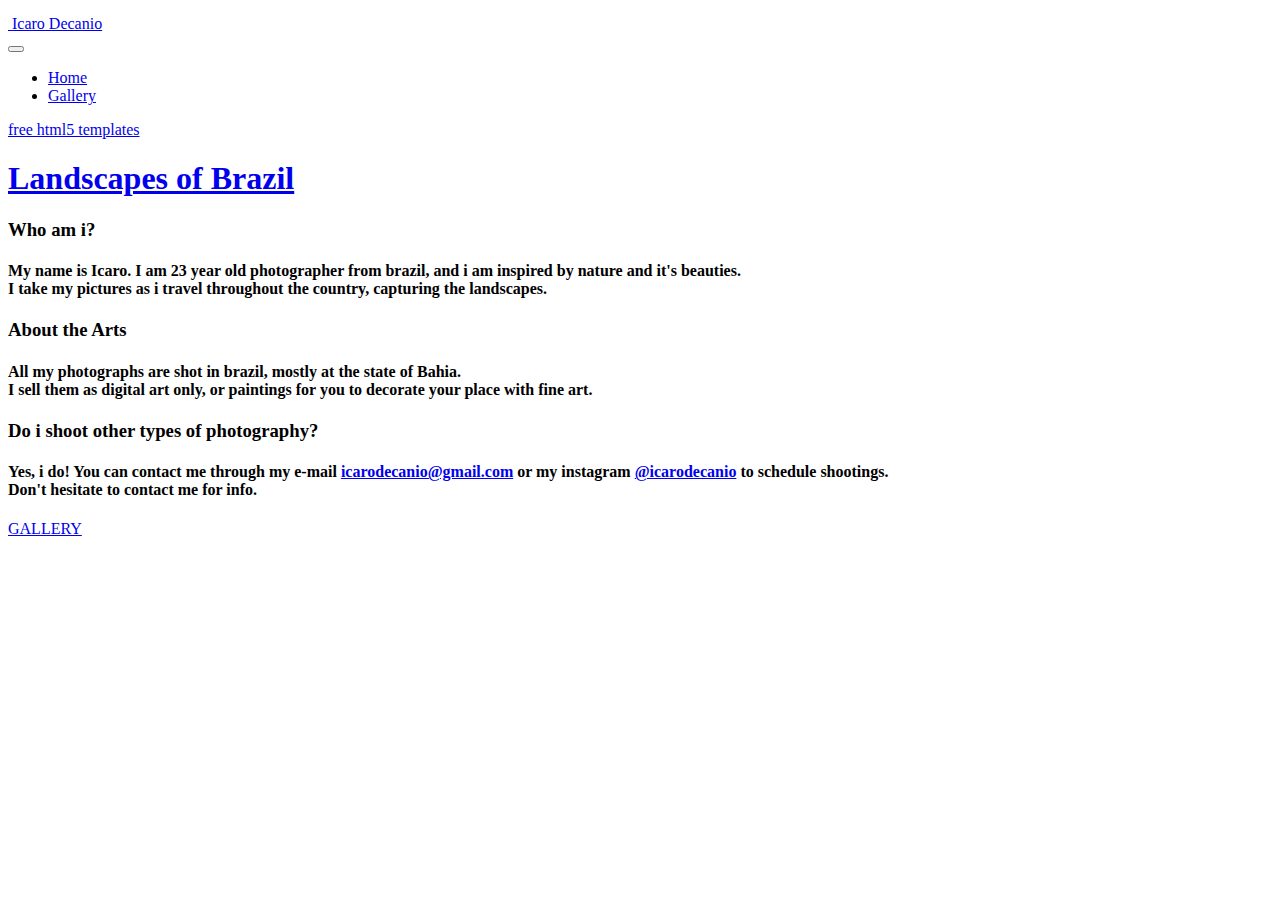
==== index.html @ be8aa681 "Add files via upload" ====
<!DOCTYPE html>
<html  >
<head>
  <!-- Site made with Mobirise Website Builder v5.0.29, https://mobirise.com -->
  <meta charset="UTF-8">
  <meta http-equiv="X-UA-Compatible" content="IE=edge">
  <meta name="generator" content="Mobirise v5.0.29, mobirise.com">
  <meta name="viewport" content="width=device-width, initial-scale=1, minimum-scale=1">
  <link rel="shortcut icon" href="assets/images/logo.png" type="image/x-icon">
  <meta name="description" content="">
  
  
  <title>Home</title>
  <link rel="stylesheet" href="assets/web/assets/mobirise-icons2/mobirise2.css">
  <link rel="stylesheet" href="assets/tether/tether.min.css">
  <link rel="stylesheet" href="assets/bootstrap/css/bootstrap.min.css">
  <link rel="stylesheet" href="assets/bootstrap/css/bootstrap-grid.min.css">
  <link rel="stylesheet" href="assets/bootstrap/css/bootstrap-reboot.min.css">
  <link rel="stylesheet" href="assets/dropdown/css/style.css">
  <link rel="stylesheet" href="assets/socicon/css/styles.css">
  <link rel="stylesheet" href="assets/theme/css/style.css">
  <link rel="preload" as="style" href="assets/mobirise/css/mbr-additional.css"><link rel="stylesheet" href="assets/mobirise/css/mbr-additional.css" type="text/css">
  
  
  
  
</head>
<body>
  
  <section data-bs-version="5.1" class="menu cid-s48OLK6784" once="menu" id="menu1-h">
    
    <nav class="navbar navbar-dropdown navbar-expand-lg">
        <div class="container">
            <div class="navbar-brand">
                
                <span class="navbar-caption-wrap"><a class="navbar-caption text-white display-7" href="https://mobiri.se"><span class="mobi-mbri mobi-mbri-camera mbr-iconfont mbr-iconfont-btn"></span></a><a class="navbar-caption text-white display-7" href="https://mobiri.se" style="display: inline !important;"><font face="Moririse2"><span style="font-size: 24px;"></span></font></a><font face="Moririse2"><a class="navbar-caption text-white display-7" href="https://mobiri.se" style="display: inline !important;">&nbsp;Icaro Decanio</a></font></span>
            </div>
            <button class="navbar-toggler" type="button" data-toggle="collapse" data-bs-toggle="collapse" data-target="#navbarSupportedContent" data-bs-target="#navbarSupportedContent" aria-controls="navbarNavAltMarkup" aria-expanded="false" aria-label="Toggle navigation">
                <div class="hamburger">
                    <span></span>
                    <span></span>
                    <span></span>
                    <span></span>
                </div>
            </button>
            <div class="collapse navbar-collapse" id="navbarSupportedContent">
                <ul class="navbar-nav nav-dropdown nav-right" data-app-modern-menu="true"><li class="nav-item"><a class="nav-link link text-white text-primary display-4" href="index.html">Home</a></li>
                    <li class="nav-item"><a class="nav-link link text-white text-primary display-4" href="page1.html">Gallery</a></li></ul>
                <div class="icons-menu">
                    <a class="iconfont-wrapper" href="https://www.instagram.com/icarodecanio/" target="_blank">
                        <span class="p-2 mbr-iconfont socicon-instagram socicon" style="color: rgb(255, 255, 255); fill: rgb(255, 255, 255);"></span>
                    </a>
                    
                    
                    
                </div>
                
            </div>
        </div>
    </nav>

</section>

<section class="engine"><a href="https://mobirise.info/w">free html5 templates</a></section><section data-bs-version="5.1" class="header1 cid-s48MCQYojq mbr-fullscreen mbr-parallax-background" id="header1-f">

    

    <div class="mbr-overlay" style="opacity: 0; background-color: rgb(250, 250, 250);"></div>

    <div class="align-center container">
        <div class="row justify-content-center">
            <div class="col-12 col-lg-8">
                <h1 class="mbr-section-title mbr-fonts-style mb-3 display-1"><a href="page1.html" class="text-white text-primary">Landscapes of Brazil</a></h1>
                
                
                
            </div>
        </div>
    </div>
</section>

<section data-bs-version="5.1" class="content1 cid-s48udlf8KU" id="content1-8">
    
    <div class="container">
        <div class="row justify-content-center">
            <div class="title col-12 col-md-9">
                <h3 class="mbr-section-title mbr-fonts-style align-center mb-4 display-2"><strong>Who am i?</strong></h3>
                <h4 class="mbr-section-subtitle align-center mbr-fonts-style mb-4 display-7">My name is Icaro. I am 23 year old photographer from brazil, and i am inspired by nature and it's beauties.
<div>I take my pictures as i travel throughout the country, capturing the landscapes.</div></h4>
                
            </div>
        </div>
    </div>
</section>

<section data-bs-version="5.1" class="content1 cid-s48vaXqeL6" id="content1-b">
    
    <div class="container">
        <div class="row justify-content-center">
            <div class="title col-12 col-md-9">
                <h3 class="mbr-section-title mbr-fonts-style align-center mb-4 display-2"><strong>About the Arts</strong></h3>
                <h4 class="mbr-section-subtitle align-center mbr-fonts-style mb-4 display-7">All my photographs are shot in brazil, mostly at the state of Bahia.<br>I sell them as digital art only, or paintings for you to decorate your place with fine art.</h4>
                
            </div>
        </div>
    </div>
</section>

<section data-bs-version="5.1" class="content1 cid-s48vnjULo4" id="content1-c">
    
    <div class="container">
        <div class="row justify-content-center">
            <div class="title col-12 col-md-9">
                <h3 class="mbr-section-title mbr-fonts-style align-center mb-4 display-2"><strong>Do i shoot other types of photography?</strong></h3>
                <h4 class="mbr-section-subtitle align-center mbr-fonts-style mb-4 display-7">Yes, i do! You can contact me through my e-mail <a href="mailto:icarodecanio@gmail.com" class="text-primary">icarodecanio@gmail.com</a> or my instagram <a href="https://www.instagram.com/icarodecanio/" class="text-primary">@icarodecanio</a> to schedule shootings.<br>Don't hesitate to contact me for info.</h4>
                <div class="mbr-section-btn align-center"><a class="btn btn-white display-7" href="page1.html">GALLERY</a></div>
            </div>
        </div>
    </div>
</section>


  <script src="assets/web/assets/jquery/jquery.min.js"></script>
  <script src="assets/popper/popper.min.js"></script>
  <script src="assets/tether/tether.min.js"></script>
  <script src="assets/bootstrap/js/bootstrap.min.js"></script>
  <script src="assets/smoothscroll/smooth-scroll.js"></script>
  <script src="assets/parallax/jarallax.min.js"></script>
  <script src="assets/dropdown/js/nav-dropdown.js"></script>
  <script src="assets/dropdown/js/navbar-dropdown.js"></script>
  <script src="assets/touchswipe/jquery.touch-swipe.min.js"></script>
  <script src="assets/theme/js/script.js"></script>
  
  
  
</body>
</html>
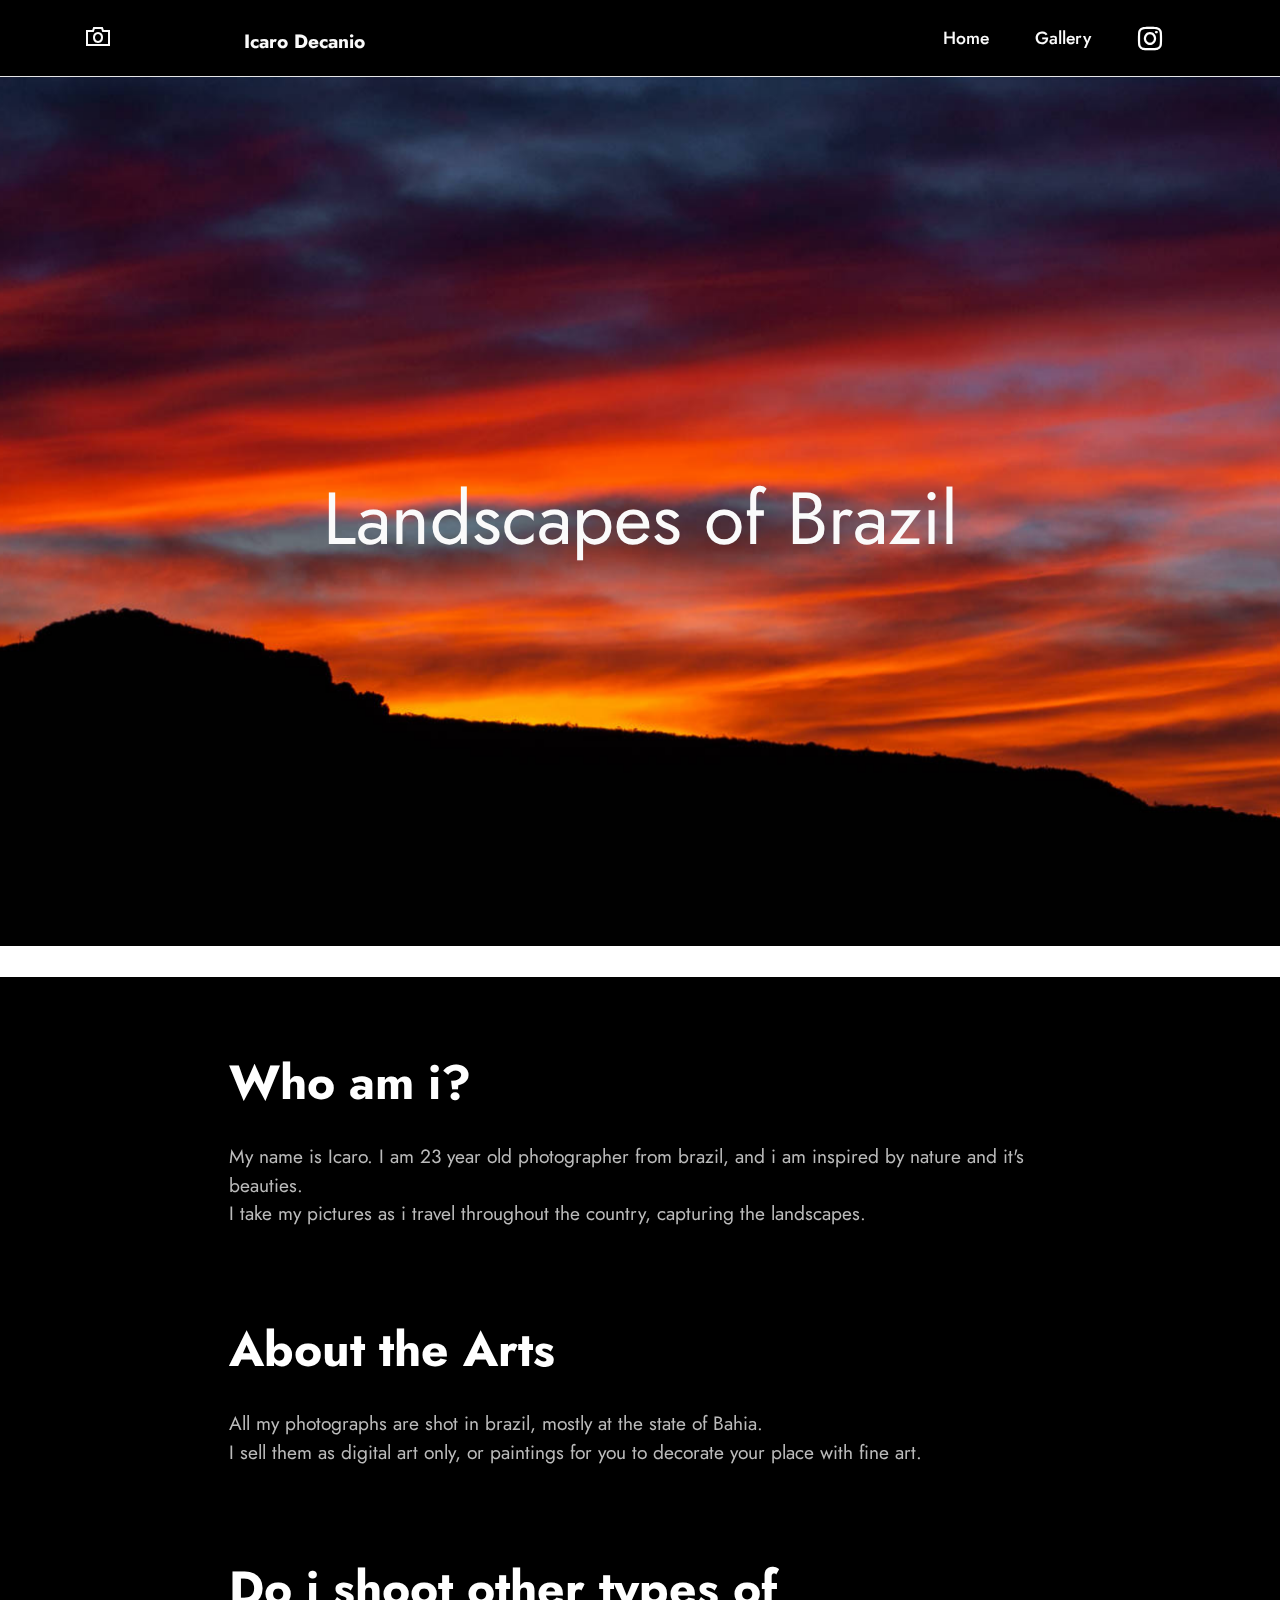
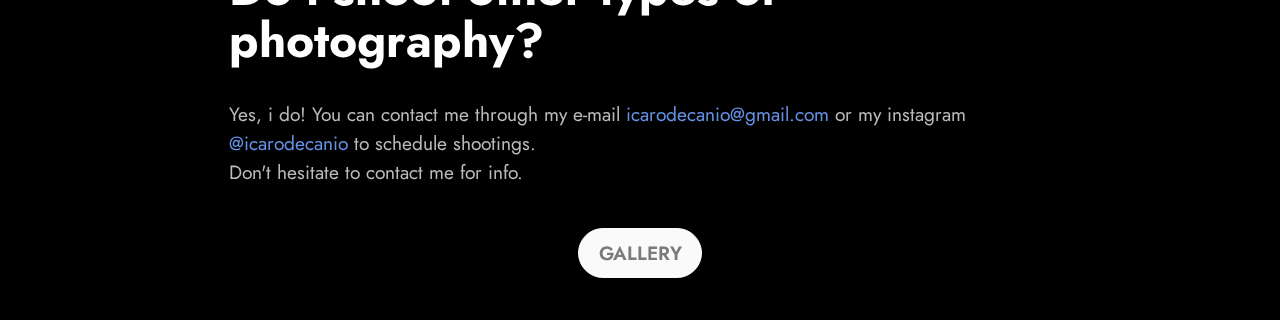
==== commit 81b2e42c: "primeiro commit" ====
--- a/index.html
+++ b/index.html
@@ -61,7 +61,7 @@
 
 </section>
 
-<section class="engine"><a href="https://mobirise.info/w">free html5 templates</a></section><section data-bs-version="5.1" class="header1 cid-s48MCQYojq mbr-fullscreen mbr-parallax-background" id="header1-f">
+<section class="engine"><a href="https://mobirise.info/u">bootstrap website templates</a></section><section data-bs-version="5.1" class="header1 cid-s48MCQYojq mbr-fullscreen mbr-parallax-background" id="header1-f">
 
     
 
--- a/assets/web/assets/mobirise-icons2/mobirise2.css
+++ b/assets/web/assets/mobirise-icons2/mobirise2.css
@@ -0,0 +1,498 @@
+@font-face {
+  font-family: 'Moririse2';
+  font-display: swap;
+  src:  url('mobirise2.eot?f2bix4');
+  src:  url('mobirise2.eot?f2bix4#iefix') format('embedded-opentype'),
+    url('mobirise2.ttf?f2bix4') format('truetype'),
+    url('mobirise2.woff?f2bix4') format('woff'),
+    url('mobirise2.svg?f2bix4#mobirise2') format('svg');
+  font-weight: normal;
+  font-style: normal;
+}
+
+[class^="mobi-"], [class*=" mobi-"] {
+  /* use !important to prevent issues with browser extensions that change fonts */
+  font-family: 'Moririse2' !important;
+  speak: none;
+  font-style: normal;
+  font-weight: normal;
+  font-variant: normal;
+  text-transform: none;
+  line-height: 1;
+
+  /* Better Font Rendering =========== */
+  -webkit-font-smoothing: antialiased;
+  -moz-osx-font-smoothing: grayscale;
+}
+
+.mobi-mbri-add-submenu:before {
+  content: "\e900";
+}
+.mobi-mbri-alert:before {
+  content: "\e901";
+}
+.mobi-mbri-align-center:before {
+  content: "\e902";
+}
+.mobi-mbri-align-justify:before {
+  content: "\e903";
+}
+.mobi-mbri-align-left:before {
+  content: "\e904";
+}
+.mobi-mbri-align-right:before {
+  content: "\e905";
+}
+.mobi-mbri-android:before {
+  content: "\e906";
+}
+.mobi-mbri-apple:before {
+  content: "\e907";
+}
+.mobi-mbri-arrow-down:before {
+  content: "\e908";
+}
+.mobi-mbri-arrow-next:before {
+  content: "\e909";
+}
+.mobi-mbri-arrow-prev:before {
+  content: "\e90a";
+}
+.mobi-mbri-arrow-up:before {
+  content: "\e90b";
+}
+.mobi-mbri-bold:before {
+  content: "\e90c";
+}
+.mobi-mbri-bookmark:before {
+  content: "\e90d";
+}
+.mobi-mbri-bootstrap:before {
+  content: "\e90e";
+}
+.mobi-mbri-briefcase:before {
+  content: "\e90f";
+}
+.mobi-mbri-browse:before {
+  content: "\e910";
+}
+.mobi-mbri-bulleted-list:before {
+  content: "\e911";
+}
+.mobi-mbri-calendar:before {
+  content: "\e912";
+}
+.mobi-mbri-camera:before {
+  content: "\e913";
+}
+.mobi-mbri-cart-add:before {
+  content: "\e914";
+}
+.mobi-mbri-cart-full:before {
+  content: "\e915";
+}
+.mobi-mbri-cash:before {
+  content: "\e916";
+}
+.mobi-mbri-change-style:before {
+  content: "\e917";
+}
+.mobi-mbri-chat:before {
+  content: "\e918";
+}
+.mobi-mbri-clock:before {
+  content: "\e919";
+}
+.mobi-mbri-close:before {
+  content: "\e91a";
+}
+.mobi-mbri-cloud:before {
+  content: "\e91b";
+}
+.mobi-mbri-code:before {
+  content: "\e91c";
+}
+.mobi-mbri-contact-form:before {
+  content: "\e91d";
+}
+.mobi-mbri-credit-card:before {
+  content: "\e91e";
+}
+.mobi-mbri-cursor-click:before {
+  content: "\e91f";
+}
+.mobi-mbri-cust-feedback:before {
+  content: "\e920";
+}
+.mobi-mbri-database:before {
+  content: "\e921";
+}
+.mobi-mbri-delivery:before {
+  content: "\e922";
+}
+.mobi-mbri-desktop:before {
+  content: "\e923";
+}
+.mobi-mbri-devices:before {
+  content: "\e924";
+}
+.mobi-mbri-down:before {
+  content: "\e925";
+}
+.mobi-mbri-download-2:before {
+  content: "\e926";
+}
+.mobi-mbri-download:before {
+  content: "\e927";
+}
+.mobi-mbri-drag-n-drop-2:before {
+  content: "\e928";
+}
+.mobi-mbri-drag-n-drop:before {
+  content: "\e929";
+}
+.mobi-mbri-edit-2:before {
+  content: "\e92a";
+}
+.mobi-mbri-edit:before {
+  content: "\e92b";
+}
+.mobi-mbri-error:before {
+  content: "\e92c";
+}
+.mobi-mbri-extension:before {
+  content: "\e92d";
+}
+.mobi-mbri-features:before {
+  content: "\e92e";
+}
+.mobi-mbri-file:before {
+  content: "\e92f";
+}
+.mobi-mbri-flag:before {
+  content: "\e930";
+}
+.mobi-mbri-folder:before {
+  content: "\e931";
+}
+.mobi-mbri-gift:before {
+  content: "\e932";
+}
+.mobi-mbri-github:before {
+  content: "\e933";
+}
+.mobi-mbri-globe-2:before {
+  content: "\e934";
+}
+.mobi-mbri-globe:before {
+  content: "\e935";
+}
+.mobi-mbri-growing-chart:before {
+  content: "\e936";
+}
+.mobi-mbri-hearth:before {
+  content: "\e937";
+}
+.mobi-mbri-help:before {
+  content: "\e938";
+}
+.mobi-mbri-home:before {
+  content: "\e939";
+}
+.mobi-mbri-hot-cup:before {
+  content: "\e93a";
+}
+.mobi-mbri-idea:before {
+  content: "\e93b";
+}
+.mobi-mbri-image-gallery:before {
+  content: "\e93c";
+}
+.mobi-mbri-image-slider:before {
+  content: "\e93d";
+}
+.mobi-mbri-info:before {
+  content: "\e93e";
+}
+.mobi-mbri-italic:before {
+  content: "\e93f";
+}
+.mobi-mbri-key:before {
+  content: "\e940";
+}
+.mobi-mbri-laptop:before {
+  content: "\e941";
+}
+.mobi-mbri-layers:before {
+  content: "\e942";
+}
+.mobi-mbri-left-right:before {
+  content: "\e943";
+}
+.mobi-mbri-left:before {
+  content: "\e944";
+}
+.mobi-mbri-letter:before {
+  content: "\e945";
+}
+.mobi-mbri-like:before {
+  content: "\e946";
+}
+.mobi-mbri-link:before {
+  content: "\e947";
+}
+.mobi-mbri-lock:before {
+  content: "\e948";
+}
+.mobi-mbri-login:before {
+  content: "\e949";
+}
+.mobi-mbri-logout:before {
+  content: "\e94a";
+}
+.mobi-mbri-magic-stick:before {
+  content: "\e94b";
+}
+.mobi-mbri-map-pin:before {
+  content: "\e94c";
+}
+.mobi-mbri-menu:before {
+  content: "\e94d";
+}
+.mobi-mbri-mobile-2:before {
+  content: "\e94e";
+}
+.mobi-mbri-mobile-horizontal:before {
+  content: "\e94f";
+}
+.mobi-mbri-mobile:before {
+  content: "\e950";
+}
+.mobi-mbri-mobirise:before {
+  content: "\e951";
+}
+.mobi-mbri-more-horizontal:before {
+  content: "\e952";
+}
+.mobi-mbri-more-vertical:before {
+  content: "\e953";
+}
+.mobi-mbri-music:before {
+  content: "\e954";
+}
+.mobi-mbri-new-file:before {
+  content: "\e955";
+}
+.mobi-mbri-numbered-list:before {
+  content: "\e956";
+}
+.mobi-mbri-opened-folder:before {
+  content: "\e957";
+}
+.mobi-mbri-pages:before {
+  content: "\e958";
+}
+.mobi-mbri-paper-plane:before {
+  content: "\e959";
+}
+.mobi-mbri-paperclip:before {
+  content: "\e95a";
+}
+.mobi-mbri-phone:before {
+  content: "\e95b";
+}
+.mobi-mbri-photo:before {
+  content: "\e95c";
+}
+.mobi-mbri-photos:before {
+  content: "\e95d";
+}
+.mobi-mbri-pin:before {
+  content: "\e95e";
+}
+.mobi-mbri-play:before {
+  content: "\e95f";
+}
+.mobi-mbri-plus:before {
+  content: "\e960";
+}
+.mobi-mbri-preview:before {
+  content: "\e961";
+}
+.mobi-mbri-print:before {
+  content: "\e962";
+}
+.mobi-mbri-protect:before {
+  content: "\e963";
+}
+.mobi-mbri-question:before {
+  content: "\e964";
+}
+.mobi-mbri-quote-left:before {
+  content: "\e965";
+}
+.mobi-mbri-quote-right:before {
+  content: "\e966";
+}
+.mobi-mbri-redo:before {
+  content: "\e967";
+}
+.mobi-mbri-refresh:before {
+  content: "\e968";
+}
+.mobi-mbri-responsive-2:before {
+  content: "\e969";
+}
+.mobi-mbri-responsive:before {
+  content: "\e96a";
+}
+.mobi-mbri-right:before {
+  content: "\e96b";
+}
+.mobi-mbri-rocket:before {
+  content: "\e96c";
+}
+.mobi-mbri-sad-face:before {
+  content: "\e96d";
+}
+.mobi-mbri-sale:before {
+  content: "\e96e";
+}
+.mobi-mbri-save:before {
+  content: "\e96f";
+}
+.mobi-mbri-search:before {
+  content: "\e970";
+}
+.mobi-mbri-setting-2:before {
+  content: "\e971";
+}
+.mobi-mbri-setting-3:before {
+  content: "\e972";
+}
+.mobi-mbri-setting:before {
+  content: "\e973";
+}
+.mobi-mbri-share:before {
+  content: "\e974";
+}
+.mobi-mbri-shopping-bag:before {
+  content: "\e975";
+}
+.mobi-mbri-shopping-basket:before {
+  content: "\e976";
+}
+.mobi-mbri-shopping-cart:before {
+  content: "\e977";
+}
+.mobi-mbri-sites:before {
+  content: "\e978";
+}
+.mobi-mbri-smile-face:before {
+  content: "\e979";
+}
+.mobi-mbri-speed:before {
+  content: "\e97a";
+}
+.mobi-mbri-star:before {
+  content: "\e97b";
+}
+.mobi-mbri-success:before {
+  content: "\e97c";
+}
+.mobi-mbri-sun:before {
+  content: "\e97d";
+}
+.mobi-mbri-sun2:before {
+  content: "\e97e";
+}
+.mobi-mbri-tablet-vertical:before {
+  content: "\e97f";
+}
+.mobi-mbri-tablet:before {
+  content: "\e980";
+}
+.mobi-mbri-target:before {
+  content: "\e981";
+}
+.mobi-mbri-timer:before {
+  content: "\e982";
+}
+.mobi-mbri-to-ftp:before {
+  content: "\e983";
+}
+.mobi-mbri-to-local-drive:before {
+  content: "\e984";
+}
+.mobi-mbri-touch-swipe:before {
+  content: "\e985";
+}
+.mobi-mbri-touch:before {
+  content: "\e986";
+}
+.mobi-mbri-trash:before {
+  content: "\e987";
+}
+.mobi-mbri-underline:before {
+  content: "\e988";
+}
+.mobi-mbri-undo:before {
+  content: "\e989";
+}
+.mobi-mbri-unlink:before {
+  content: "\e98a";
+}
+.mobi-mbri-unlock:before {
+  content: "\e98b";
+}
+.mobi-mbri-up-down:before {
+  content: "\e98c";
+}
+.mobi-mbri-up:before {
+  content: "\e98d";
+}
+.mobi-mbri-update:before {
+  content: "\e98e";
+}
+.mobi-mbri-upload-2:before {
+  content: "\e98f";
+}
+.mobi-mbri-upload:before {
+  content: "\e990";
+}
+.mobi-mbri-user-2:before {
+  content: "\e991";
+}
+.mobi-mbri-user:before {
+  content: "\e992";
+}
+.mobi-mbri-users:before {
+  content: "\e993";
+}
+.mobi-mbri-video-play:before {
+  content: "\e994";
+}
+.mobi-mbri-video:before {
+  content: "\e995";
+}
+.mobi-mbri-watch:before {
+  content: "\e996";
+}
+.mobi-mbri-website-theme-2:before {
+  content: "\e997";
+}
+.mobi-mbri-website-theme:before {
+  content: "\e998";
+}
+.mobi-mbri-wifi:before {
+  content: "\e999";
+}
+.mobi-mbri-windows:before {
+  content: "\e99a";
+}
+.mobi-mbri-zoom-in:before {
+  content: "\e99b";
+}
+.mobi-mbri-zoom-out:before {
+  content: "\e99c";
+}
--- a/assets/dropdown/css/style.css
+++ b/assets/dropdown/css/style.css
@@ -0,0 +1,265 @@
+.navbar-dropdown {
+  left: 0;
+  padding: 0;
+  position: absolute;
+  right: 0;
+  top: 0;
+  transition: all 0.45s ease;
+  z-index: 1030;
+  background: #282828; }
+  .navbar-dropdown .navbar-logo {
+    margin-right: 0.8rem;
+    transition: margin 0.3s ease-in-out;
+    vertical-align: middle; }
+    .navbar-dropdown .navbar-logo img {
+      height: 3.125rem;
+      transition: all 0.3s ease-in-out; }
+    .navbar-dropdown .navbar-logo.mbr-iconfont {
+      font-size: 3.125rem;
+      line-height: 3.125rem; }
+  .navbar-dropdown .navbar-caption {
+    font-weight: 700;
+    white-space: normal;
+    vertical-align: -4px;
+    line-height: 3.125rem !important; }
+    .navbar-dropdown .navbar-caption, .navbar-dropdown .navbar-caption:hover {
+      color: inherit;
+      text-decoration: none; }
+  .navbar-dropdown .mbr-iconfont + .navbar-caption {
+    vertical-align: -1px; }
+  .navbar-dropdown.navbar-fixed-top {
+    position: fixed; }
+  .navbar-dropdown .navbar-brand span {
+    vertical-align: -4px; }
+  .navbar-dropdown.bg-color.transparent {
+    background: none; }
+  .navbar-dropdown.navbar-short .navbar-brand {
+    padding: 0.625rem 0; }
+    .navbar-dropdown.navbar-short .navbar-brand span {
+      vertical-align: -1px; }
+  .navbar-dropdown.navbar-short .navbar-caption {
+    line-height: 2.375rem !important;
+    vertical-align: -2px; }
+  .navbar-dropdown.navbar-short .navbar-logo {
+    margin-right: 0.5rem; }
+    .navbar-dropdown.navbar-short .navbar-logo img {
+      height: 2.375rem; }
+    .navbar-dropdown.navbar-short .navbar-logo.mbr-iconfont {
+      font-size: 2.375rem;
+      line-height: 2.375rem; }
+  .navbar-dropdown.navbar-short .mbr-table-cell {
+    height: 3.625rem; }
+  .navbar-dropdown .navbar-close {
+    left: 0.6875rem;
+    position: fixed;
+    top: 0.75rem;
+    z-index: 1000; }
+  .navbar-dropdown .hamburger-icon {
+    content: "";
+    display: inline-block;
+    vertical-align: middle;
+    width: 16px;
+    -webkit-box-shadow: 0 -6px 0 1px #282828,0 0 0 1px #282828,0 6px 0 1px #282828;
+    -moz-box-shadow: 0 -6px 0 1px #282828,0 0 0 1px #282828,0 6px 0 1px #282828;
+    box-shadow: 0 -6px 0 1px #282828,0 0 0 1px #282828,0 6px 0 1px #282828; }
+
+.dropdown-menu .dropdown-toggle[data-toggle="dropdown-submenu"]::after {
+  border-bottom: 0.35em solid transparent;
+  border-left: 0.35em solid;
+  border-right: 0;
+  border-top: 0.35em solid transparent;
+  margin-left: 0.3rem; }
+
+.dropdown-menu .dropdown-item:focus {
+  outline: 0; }
+
+.nav-dropdown {
+  font-size: 0.75rem;
+  font-weight: 500;
+  height: auto !important; }
+  .nav-dropdown .nav-btn {
+    padding-left: 1rem; }
+  .nav-dropdown .link {
+    margin: .667em 1.667em;
+    font-weight: 500;
+    padding: 0;
+    transition: color .2s ease-in-out; }
+    .nav-dropdown .link.dropdown-toggle {
+      margin-right: 2.583em; }
+      .nav-dropdown .link.dropdown-toggle::after {
+        margin-left: .25rem;
+        border-top: 0.35em solid;
+        border-right: 0.35em solid transparent;
+        border-left: 0.35em solid transparent;
+        border-bottom: 0; }
+      .nav-dropdown .link.dropdown-toggle[aria-expanded="true"] {
+        margin: 0;
+        padding: 0.667em 3.263em  0.667em 1.667em; }
+  .nav-dropdown .link::after,
+  .nav-dropdown .dropdown-item::after {
+    color: inherit; }
+  .nav-dropdown .btn {
+    font-size: 0.75rem;
+    font-weight: 700;
+    letter-spacing: 0;
+    margin-bottom: 0;
+    padding-left: 1.25rem;
+    padding-right: 1.25rem; }
+  .nav-dropdown .dropdown-menu {
+    border-radius: 0;
+    border: 0;
+    left: 0;
+    margin: 0;
+    padding-bottom: 1.25rem;
+    padding-top: 1.25rem;
+    position: relative; }
+  .nav-dropdown .dropdown-submenu {
+    margin-left: 0.125rem;
+    top: 0; }
+  .nav-dropdown .dropdown-item {
+    font-weight: 500;
+    line-height: 2;
+    padding: 0.3846em 4.615em 0.3846em 1.5385em;
+    position: relative;
+    transition: color .2s ease-in-out, background-color .2s ease-in-out; }
+    .nav-dropdown .dropdown-item::after {
+      margin-top: -0.3077em;
+      position: absolute;
+      right: 1.1538em;
+      top: 50%; }
+    .nav-dropdown .dropdown-item:focus, .nav-dropdown .dropdown-item:hover {
+      background: none; }
+
+@media (max-width: 767px) {
+  .nav-dropdown.navbar-toggleable-sm {
+    bottom: 0;
+    display: none;
+    left: 0;
+    overflow-x: hidden;
+    position: fixed;
+    top: 0;
+    transform: translateX(-100%);
+    -ms-transform: translateX(-100%);
+    -webkit-transform: translateX(-100%);
+    width: 18.75rem;
+    z-index: 999; } }
+.nav-dropdown.navbar-toggleable-xl {
+  bottom: 0;
+  display: none;
+  left: 0;
+  overflow-x: hidden;
+  position: fixed;
+  top: 0;
+  transform: translateX(-100%);
+  -ms-transform: translateX(-100%);
+  -webkit-transform: translateX(-100%);
+  width: 18.75rem;
+  z-index: 999; }
+
+.nav-dropdown-sm {
+  display: block !important;
+  overflow-x: hidden;
+  overflow: auto;
+  padding-top: 3.875rem; }
+  .nav-dropdown-sm::after {
+    content: "";
+    display: block;
+    height: 3rem;
+    width: 100%; }
+  .nav-dropdown-sm.collapse.in ~ .navbar-close {
+    display: block !important; }
+  .nav-dropdown-sm.collapsing, .nav-dropdown-sm.collapse.in {
+    transform: translateX(0);
+    -ms-transform: translateX(0);
+    -webkit-transform: translateX(0);
+    transition: all 0.25s ease-out;
+    -webkit-transition: all 0.25s ease-out;
+    background: #282828; }
+  .nav-dropdown-sm.collapsing[aria-expanded="false"] {
+    transform: translateX(-100%);
+    -ms-transform: translateX(-100%);
+    -webkit-transform: translateX(-100%); }
+  .nav-dropdown-sm .nav-item {
+    display: block;
+    margin-left: 0 !important;
+    padding-left: 0; }
+  .nav-dropdown-sm .link,
+  .nav-dropdown-sm .dropdown-item {
+    border-top: 1px dotted rgba(255, 255, 255, 0.1);
+    font-size: 0.8125rem;
+    line-height: 1.6;
+    margin: 0 !important;
+    padding: 0.875rem 2.4rem 0.875rem 1.5625rem !important;
+    position: relative;
+    white-space: normal; }
+    .nav-dropdown-sm .link:focus, .nav-dropdown-sm .link:hover,
+    .nav-dropdown-sm .dropdown-item:focus,
+    .nav-dropdown-sm .dropdown-item:hover {
+      background: rgba(0, 0, 0, 0.2) !important;
+      color: #c0a375; }
+  .nav-dropdown-sm .nav-btn {
+    position: relative;
+    padding: 1.5625rem 1.5625rem 0 1.5625rem; }
+    .nav-dropdown-sm .nav-btn::before {
+      border-top: 1px dotted rgba(255, 255, 255, 0.1);
+      content: "";
+      left: 0;
+      position: absolute;
+      top: 0;
+      width: 100%; }
+    .nav-dropdown-sm .nav-btn + .nav-btn {
+      padding-top: 0.625rem; }
+      .nav-dropdown-sm .nav-btn + .nav-btn::before {
+        display: none; }
+  .nav-dropdown-sm .btn {
+    padding: 0.625rem 0; }
+  .nav-dropdown-sm .dropdown-toggle[data-toggle="dropdown-submenu"]::after {
+    margin-left: .25rem;
+    border-top: 0.35em solid;
+    border-right: 0.35em solid transparent;
+    border-left: 0.35em solid transparent;
+    border-bottom: 0; }
+  .nav-dropdown-sm .dropdown-toggle[data-toggle="dropdown-submenu"][aria-expanded="true"]::after {
+    border-top: 0;
+    border-right: 0.35em solid transparent;
+    border-left: 0.35em solid transparent;
+    border-bottom: 0.35em solid; }
+  .nav-dropdown-sm .dropdown-menu {
+    margin: 0;
+    padding: 0;
+    position: relative;
+    top: 0;
+    left: 0;
+    width: 100%;
+    border: 0;
+    float: none;
+    border-radius: 0;
+    background: none; }
+  .nav-dropdown-sm .dropdown-submenu {
+    left: 100%;
+    margin-left: 0.125rem;
+    margin-top: -1.25rem;
+    top: 0; }
+
+.navbar-toggleable-sm .nav-dropdown .dropdown-menu {
+  position: absolute; }
+
+.navbar-toggleable-sm .nav-dropdown .dropdown-submenu {
+  left: 100%;
+  margin-left: 0.125rem;
+  margin-top: -1.25rem;
+  top: 0; }
+
+.navbar-toggleable-sm.opened .nav-dropdown .dropdown-menu {
+  position: relative; }
+
+.navbar-toggleable-sm.opened .nav-dropdown .dropdown-submenu {
+  left: 0;
+  margin-left: 00rem;
+  margin-top: 0rem;
+  top: 0; }
+
+.is-builder .nav-dropdown.collapsing {
+  transition: none !important; }
+
+/*# sourceMappingURL=style.css.map */
--- a/assets/socicon/css/styles.css
+++ b/assets/socicon/css/styles.css
@@ -0,0 +1,933 @@
+@charset "UTF-8";
+
+@font-face {
+  font-family: 'Socicon';
+  src:  url('../fonts/socicon.eot');
+  src:  url('../fonts/socicon.eot?#iefix') format('embedded-opentype'),
+    url('../fonts/socicon.woff2') format('woff2'),
+    url('../fonts/socicon.ttf') format('truetype'),
+    url('../fonts/socicon.woff') format('woff'),
+    url('../fonts/socicon.svg#socicon') format('svg');
+  font-weight: normal;
+  font-style: normal;
+}
+
+[data-icon]:before {
+  font-family: "socicon" !important;
+  content: attr(data-icon);
+  font-style: normal !important;
+  font-weight: normal !important;
+  font-variant: normal !important;
+  text-transform: none !important;
+  speak: none;
+  line-height: 1;
+  -webkit-font-smoothing: antialiased;
+  -moz-osx-font-smoothing: grayscale;
+}
+
+[class^="socicon-"], [class*=" socicon-"] {
+  /* use !important to prevent issues with browser extensions that change fonts */
+  font-family: 'Socicon' !important;
+  speak: none;
+  font-style: normal;
+  font-weight: normal;
+  font-variant: normal;
+  text-transform: none;
+  line-height: 1;
+
+  /* Better Font Rendering =========== */
+  -webkit-font-smoothing: antialiased;
+  -moz-osx-font-smoothing: grayscale;
+}
+
+.socicon-eitaa:before {
+  content: "\e97c";
+}
+.socicon-soroush:before {
+  content: "\e97d";
+}
+.socicon-bale:before {
+  content: "\e97e";
+}
+.socicon-zazzle:before {
+  content: "\e97b";
+}
+.socicon-society6:before {
+  content: "\e97a";
+}
+.socicon-redbubble:before {
+  content: "\e979";
+}
+.socicon-avvo:before {
+  content: "\e978";
+}
+.socicon-stitcher:before {
+  content: "\e977";
+}
+.socicon-googlehangouts:before {
+  content: "\e974";
+}
+.socicon-dlive:before {
+  content: "\e975";
+}
+.socicon-vsco:before {
+  content: "\e976";
+}
+.socicon-flipboard:before {
+  content: "\e973";
+}
+.socicon-ubuntu:before {
+  content: "\e958";
+}
+.socicon-artstation:before {
+  content: "\e959";
+}
+.socicon-invision:before {
+  content: "\e95a";
+}
+.socicon-torial:before {
+  content: "\e95b";
+}
+.socicon-collectorz:before {
+  content: "\e95c";
+}
+.socicon-seenthis:before {
+  content: "\e95d";
+}
+.socicon-googleplaymusic:before {
+  content: "\e95e";
+}
+.socicon-debian:before {
+  content: "\e95f";
+}
+.socicon-filmfreeway:before {
+  content: "\e960";
+}
+.socicon-gnome:before {
+  content: "\e961";
+}
+.socicon-itchio:before {
+  content: "\e962";
+}
+.socicon-jamendo:before {
+  content: "\e963";
+}
+.socicon-mix:before {
+  content: "\e964";
+}
+.socicon-sharepoint:before {
+  content: "\e965";
+}
+.socicon-tinder:before {
+  content: "\e966";
+}
+.socicon-windguru:before {
+  content: "\e967";
+}
+.socicon-cdbaby:before {
+  content: "\e968";
+}
+.socicon-elementaryos:before {
+  content: "\e969";
+}
+.socicon-stage32:before {
+  content: "\e96a";
+}
+.socicon-tiktok:before {
+  content: "\e96b";
+}
+.socicon-gitter:before {
+  content: "\e96c";
+}
+.socicon-letterboxd:before {
+  content: "\e96d";
+}
+.socicon-threema:before {
+  content: "\e96e";
+}
+.socicon-splice:before {
+  content: "\e96f";
+}
+.socicon-metapop:before {
+  content: "\e970";
+}
+.socicon-naver:before {
+  content: "\e971";
+}
+.socicon-remote:before {
+  content: "\e972";
+}
+.socicon-internet:before {
+  content: "\e957";
+}
+.socicon-moddb:before {
+  content: "\e94b";
+}
+.socicon-indiedb:before {
+  content: "\e94c";
+}
+.socicon-traxsource:before {
+  content: "\e94d";
+}
+.socicon-gamefor:before {
+  content: "\e94e";
+}
+.socicon-pixiv:before {
+  content: "\e94f";
+}
+.socicon-myanimelist:before {
+  content: "\e950";
+}
+.socicon-blackberry:before {
+  content: "\e951";
+}
+.socicon-wickr:before {
+  content: "\e952";
+}
+.socicon-spip:before {
+  content: "\e953";
+}
+.socicon-napster:before {
+  content: "\e954";
+}
+.socicon-beatport:before {
+  content: "\e955";
+}
+.socicon-hackerone:before {
+  content: "\e956";
+}
+.socicon-hackernews:before {
+  content: "\e946";
+}
+.socicon-smashwords:before {
+  content: "\e947";
+}
+.socicon-kobo:before {
+  content: "\e948";
+}
+.socicon-bookbub:before {
+  content: "\e949";
+}
+.socicon-mailru:before {
+  content: "\e94a";
+}
+.socicon-gitlab:before {
+  content: "\e945";
+}
+.socicon-instructables:before {
+  content: "\e944";
+}
+.socicon-portfolio:before {
+  content: "\e943";
+}
+.socicon-codered:before {
+  content: "\e940";
+}
+.socicon-origin:before {
+  content: "\e941";
+}
+.socicon-nextdoor:before {
+  content: "\e942";
+}
+.socicon-udemy:before {
+  content: "\e93f";
+}
+.socicon-livemaster:before {
+  content: "\e93e";
+}
+.socicon-crunchbase:before {
+  content: "\e93b";
+}
+.socicon-homefy:before {
+  content: "\e93c";
+}
+.socicon-calendly:before {
+  content: "\e93d";
+}
+.socicon-realtor:before {
+  content: "\e90f";
+}
+.socicon-tidal:before {
+  content: "\e910";
+}
+.socicon-qobuz:before {
+  content: "\e911";
+}
+.socicon-natgeo:before {
+  content: "\e912";
+}
+.socicon-mastodon:before {
+  content: "\e913";
+}
+.socicon-unsplash:before {
+  content: "\e914";
+}
+.socicon-homeadvisor:before {
+  content: "\e915";
+}
+.socicon-angieslist:before {
+  content: "\e916";
+}
+.socicon-codepen:before {
+  content: "\e917";
+}
+.socicon-slack:before {
+  content: "\e918";
+}
+.socicon-openaigym:before {
+  content: "\e919";
+}
+.socicon-logmein:before {
+  content: "\e91a";
+}
+.socicon-fiverr:before {
+  content: "\e91b";
+}
+.socicon-gotomeeting:before {
+  content: "\e91c";
+}
+.socicon-aliexpress:before {
+  content: "\e91d";
+}
+.socicon-guru:before {
+  content: "\e91e";
+}
+.socicon-appstore:before {
+  content: "\e91f";
+}
+.socicon-homes:before {
+  content: "\e920";
+}
+.socicon-zoom:before {
+  content: "\e921";
+}
+.socicon-alibaba:before {
+  content: "\e922";
+}
+.socicon-craigslist:before {
+  content: "\e923";
+}
+.socicon-wix:before {
+  content: "\e924";
+}
+.socicon-redfin:before {
+  content: "\e925";
+}
+.socicon-googlecalendar:before {
+  content: "\e926";
+}
+.socicon-shopify:before {
+  content: "\e927";
+}
+.socicon-freelancer:before {
+  content: "\e928";
+}
+.socicon-seedrs:before {
+  content: "\e929";
+}
+.socicon-bing:before {
+  content: "\e92a";
+}
+.socicon-doodle:before {
+  content: "\e92b";
+}
+.socicon-bonanza:before {
+  content: "\e92c";
+}
+.socicon-squarespace:before {
+  content: "\e92d";
+}
+.socicon-toptal:before {
+  content: "\e92e";
+}
+.socicon-gust:before {
+  content: "\e92f";
+}
+.socicon-ask:before {
+  content: "\e930";
+}
+.socicon-trulia:before {
+  content: "\e931";
+}
+.socicon-loomly:before {
+  content: "\e932";
+}
+.socicon-ghost:before {
+  content: "\e933";
+}
+.socicon-upwork:before {
+  content: "\e934";
+}
+.socicon-fundable:before {
+  content: "\e935";
+}
+.socicon-booking:before {
+  content: "\e936";
+}
+.socicon-googlemaps:before {
+  content: "\e937";
+}
+.socicon-zillow:before {
+  content: "\e938";
+}
+.socicon-niconico:before {
+  content: "\e939";
+}
+.socicon-toneden:before {
+  content: "\e93a";
+}
+.socicon-augment:before {
+  content: "\e908";
+}
+.socicon-bitbucket:before {
+  content: "\e909";
+}
+.socicon-fyuse:before {
+  content: "\e90a";
+}
+.socicon-yt-gaming:before {
+  content: "\e90b";
+}
+.socicon-sketchfab:before {
+  content: "\e90c";
+}
+.socicon-mobcrush:before {
+  content: "\e90d";
+}
+.socicon-microsoft:before {
+  content: "\e90e";
+}
+.socicon-pandora:before {
+  content: "\e907";
+}
+.socicon-messenger:before {
+  content: "\e906";
+}
+.socicon-gamewisp:before {
+  content: "\e905";
+}
+.socicon-bloglovin:before {
+  content: "\e904";
+}
+.socicon-tunein:before {
+  content: "\e903";
+}
+.socicon-gamejolt:before {
+  content: "\e901";
+}
+.socicon-trello:before {
+  content: "\e902";
+}
+.socicon-spreadshirt:before {
+  content: "\e900";
+}
+.socicon-500px:before {
+  content: "\e000";
+}
+.socicon-8tracks:before {
+  content: "\e001";
+}
+.socicon-airbnb:before {
+  content: "\e002";
+}
+.socicon-alliance:before {
+  content: "\e003";
+}
+.socicon-amazon:before {
+  content: "\e004";
+}
+.socicon-amplement:before {
+  content: "\e005";
+}
+.socicon-android:before {
+  content: "\e006";
+}
+.socicon-angellist:before {
+  content: "\e007";
+}
+.socicon-apple:before {
+  content: "\e008";
+}
+.socicon-appnet:before {
+  content: "\e009";
+}
+.socicon-baidu:before {
+  content: "\e00a";
+}
+.socicon-bandcamp:before {
+  content: "\e00b";
+}
+.socicon-battlenet:before {
+  content: "\e00c";
+}
+.socicon-mixer:before {
+  content: "\e00d";
+}
+.socicon-bebee:before {
+  content: "\e00e";
+}
+.socicon-bebo:before {
+  content: "\e00f";
+}
+.socicon-behance:before {
+  content: "\e010";
+}
+.socicon-blizzard:before {
+  content: "\e011";
+}
+.socicon-blogger:before {
+  content: "\e012";
+}
+.socicon-buffer:before {
+  content: "\e013";
+}
+.socicon-chrome:before {
+  content: "\e014";
+}
+.socicon-coderwall:before {
+  content: "\e015";
+}
+.socicon-curse:before {
+  content: "\e016";
+}
+.socicon-dailymotion:before {
+  content: "\e017";
+}
+.socicon-deezer:before {
+  content: "\e018";
+}
+.socicon-delicious:before {
+  content: "\e019";
+}
+.socicon-deviantart:before {
+  content: "\e01a";
+}
+.socicon-diablo:before {
+  content: "\e01b";
+}
+.socicon-digg:before {
+  content: "\e01c";
+}
+.socicon-discord:before {
+  content: "\e01d";
+}
+.socicon-disqus:before {
+  content: "\e01e";
+}
+.socicon-douban:before {
+  content: "\e01f";
+}
+.socicon-draugiem:before {
+  content: "\e020";
+}
+.socicon-dribbble:before {
+  content: "\e021";
+}
+.socicon-drupal:before {
+  content: "\e022";
+}
+.socicon-ebay:before {
+  content: "\e023";
+}
+.socicon-ello:before {
+  content: "\e024";
+}
+.socicon-endomodo:before {
+  content: "\e025";
+}
+.socicon-envato:before {
+  content: "\e026";
+}
+.socicon-etsy:before {
+  content: "\e027";
+}
+.socicon-facebook:before {
+  content: "\e028";
+}
+.socicon-feedburner:before {
+  content: "\e029";
+}
+.socicon-filmweb:before {
+  content: "\e02a";
+}
+.socicon-firefox:before {
+  content: "\e02b";
+}
+.socicon-flattr:before {
+  content: "\e02c";
+}
+.socicon-flickr:before {
+  content: "\e02d";
+}
+.socicon-formulr:before {
+  content: "\e02e";
+}
+.socicon-forrst:before {
+  content: "\e02f";
+}
+.socicon-foursquare:before {
+  content: "\e030";
+}
+.socicon-friendfeed:before {
+  content: "\e031";
+}
+.socicon-github:before {
+  content: "\e032";
+}
+.socicon-goodreads:before {
+  content: "\e033";
+}
+.socicon-google:before {
+  content: "\e034";
+}
+.socicon-googlescholar:before {
+  content: "\e035";
+}
+.socicon-googlegroups:before {
+  content: "\e036";
+}
+.socicon-googlephotos:before {
+  content: "\e037";
+}
+.socicon-googleplus:before {
+  content: "\e038";
+}
+.socicon-grooveshark:before {
+  content: "\e039";
+}
+.socicon-hackerrank:before {
+  content: "\e03a";
+}
+.socicon-hearthstone:before {
+  content: "\e03b";
+}
+.socicon-hellocoton:before {
+  content: "\e03c";
+}
+.socicon-heroes:before {
+  content: "\e03d";
+}
+.socicon-smashcast:before {
+  content: "\e03e";
+}
+.socicon-horde:before {
+  content: "\e03f";
+}
+.socicon-houzz:before {
+  content: "\e040";
+}
+.socicon-icq:before {
+  content: "\e041";
+}
+.socicon-identica:before {
+  content: "\e042";
+}
+.socicon-imdb:before {
+  content: "\e043";
+}
+.socicon-instagram:before {
+  content: "\e044";
+}
+.socicon-issuu:before {
+  content: "\e045";
+}
+.socicon-istock:before {
+  content: "\e046";
+}
+.socicon-itunes:before {
+  content: "\e047";
+}
+.socicon-keybase:before {
+  content: "\e048";
+}
+.socicon-lanyrd:before {
+  content: "\e049";
+}
+.socicon-lastfm:before {
+  content: "\e04a";
+}
+.socicon-line:before {
+  content: "\e04b";
+}
+.socicon-linkedin:before {
+  content: "\e04c";
+}
+.socicon-livejournal:before {
+  content: "\e04d";
+}
+.socicon-lyft:before {
+  content: "\e04e";
+}
+.socicon-macos:before {
+  content: "\e04f";
+}
+.socicon-mail:before {
+  content: "\e050";
+}
+.socicon-medium:before {
+  content: "\e051";
+}
+.socicon-meetup:before {
+  content: "\e052";
+}
+.socicon-mixcloud:before {
+  content: "\e053";
+}
+.socicon-modelmayhem:before {
+  content: "\e054";
+}
+.socicon-mumble:before {
+  content: "\e055";
+}
+.socicon-myspace:before {
+  content: "\e056";
+}
+.socicon-newsvine:before {
+  content: "\e057";
+}
+.socicon-nintendo:before {
+  content: "\e058";
+}
+.socicon-npm:before {
+  content: "\e059";
+}
+.socicon-odnoklassniki:before {
+  content: "\e05a";
+}
+.socicon-openid:before {
+  content: "\e05b";
+}
+.socicon-opera:before {
+  content: "\e05c";
+}
+.socicon-outlook:before {
+  content: "\e05d";
+}
+.socicon-overwatch:before {
+  content: "\e05e";
+}
+.socicon-patreon:before {
+  content: "\e05f";
+}
+.socicon-paypal:before {
+  content: "\e060";
+}
+.socicon-periscope:before {
+  content: "\e061";
+}
+.socicon-persona:before {
+  content: "\e062";
+}
+.socicon-pinterest:before {
+  content: "\e063";
+}
+.socicon-play:before {
+  content: "\e064";
+}
+.socicon-player:before {
+  content: "\e065";
+}
+.socicon-playstation:before {
+  content: "\e066";
+}
+.socicon-pocket:before {
+  content: "\e067";
+}
+.socicon-qq:before {
+  content: "\e068";
+}
+.socicon-quora:before {
+  content: "\e069";
+}
+.socicon-raidcall:before {
+  content: "\e06a";
+}
+.socicon-ravelry:before {
+  content: "\e06b";
+}
+.socicon-reddit:before {
+  content: "\e06c";
+}
+.socicon-renren:before {
+  content: "\e06d";
+}
+.socicon-researchgate:before {
+  content: "\e06e";
+}
+.socicon-residentadvisor:before {
+  content: "\e06f";
+}
+.socicon-reverbnation:before {
+  content: "\e070";
+}
+.socicon-rss:before {
+  content: "\e071";
+}
+.socicon-sharethis:before {
+  content: "\e072";
+}
+.socicon-skype:before {
+  content: "\e073";
+}
+.socicon-slideshare:before {
+  content: "\e074";
+}
+.socicon-smugmug:before {
+  content: "\e075";
+}
+.socicon-snapchat:before {
+  content: "\e076";
+}
+.socicon-songkick:before {
+  content: "\e077";
+}
+.socicon-soundcloud:before {
+  content: "\e078";
+}
+.socicon-spotify:before {
+  content: "\e079";
+}
+.socicon-stackexchange:before {
+  content: "\e07a";
+}
+.socicon-stackoverflow:before {
+  content: "\e07b";
+}
+.socicon-starcraft:before {
+  content: "\e07c";
+}
+.socicon-stayfriends:before {
+  content: "\e07d";
+}
+.socicon-steam:before {
+  content: "\e07e";
+}
+.socicon-storehouse:before {
+  content: "\e07f";
+}
+.socicon-strava:before {
+  content: "\e080";
+}
+.socicon-streamjar:before {
+  content: "\e081";
+}
+.socicon-stumbleupon:before {
+  content: "\e082";
+}
+.socicon-swarm:before {
+  content: "\e083";
+}
+.socicon-teamspeak:before {
+  content: "\e084";
+}
+.socicon-teamviewer:before {
+  content: "\e085";
+}
+.socicon-technorati:before {
+  content: "\e086";
+}
+.socicon-telegram:before {
+  content: "\e087";
+}
+.socicon-tripadvisor:before {
+  content: "\e088";
+}
+.socicon-tripit:before {
+  content: "\e089";
+}
+.socicon-triplej:before {
+  content: "\e08a";
+}
+.socicon-tumblr:before {
+  content: "\e08b";
+}
+.socicon-twitch:before {
+  content: "\e08c";
+}
+.socicon-twitter:before {
+  content: "\e08d";
+}
+.socicon-uber:before {
+  content: "\e08e";
+}
+.socicon-ventrilo:before {
+  content: "\e08f";
+}
+.socicon-viadeo:before {
+  content: "\e090";
+}
+.socicon-viber:before {
+  content: "\e091";
+}
+.socicon-viewbug:before {
+  content: "\e092";
+}
+.socicon-vimeo:before {
+  content: "\e093";
+}
+.socicon-vine:before {
+  content: "\e094";
+}
+.socicon-vkontakte:before {
+  content: "\e095";
+}
+.socicon-warcraft:before {
+  content: "\e096";
+}
+.socicon-wechat:before {
+  content: "\e097";
+}
+.socicon-weibo:before {
+  content: "\e098";
+}
+.socicon-whatsapp:before {
+  content: "\e099";
+}
+.socicon-wikipedia:before {
+  content: "\e09a";
+}
+.socicon-windows:before {
+  content: "\e09b";
+}
+.socicon-wordpress:before {
+  content: "\e09c";
+}
+.socicon-wykop:before {
+  content: "\e09d";
+}
+.socicon-xbox:before {
+  content: "\e09e";
+}
+.socicon-xing:before {
+  content: "\e09f";
+}
+.socicon-yahoo:before {
+  content: "\e0a0";
+}
+.socicon-yammer:before {
+  content: "\e0a1";
+}
+.socicon-yandex:before {
+  content: "\e0a2";
+}
+.socicon-yelp:before {
+  content: "\e0a3";
+}
+.socicon-younow:before {
+  content: "\e0a4";
+}
+.socicon-youtube:before {
+  content: "\e0a5";
+}
+.socicon-zapier:before {
+  content: "\e0a6";
+}
+.socicon-zerply:before {
+  content: "\e0a7";
+}
+.socicon-zomato:before {
+  content: "\e0a8";
+}
+.socicon-zynga:before {
+  content: "\e0a9";
+}
--- a/assets/theme/css/style.css
+++ b/assets/theme/css/style.css
@@ -0,0 +1,931 @@
+section {
+  background-color: #ffffff; }
+
+.form-control:focus {
+  box-shadow: none; }
+
+:focus {
+  outline: none; }
+
+section,
+.container,
+.container-fluid {
+  position: relative;
+  word-wrap: break-word; }
+
+a.mbr-iconfont:hover {
+  text-decoration: none; }
+
+.article .lead p,
+.article .lead ul,
+.article .lead ol,
+.article .lead pre,
+.article .lead blockquote {
+  margin-bottom: 0; }
+
+a {
+  font-style: normal;
+  font-weight: 400;
+  cursor: pointer; }
+  a, a:hover {
+    text-decoration: none; }
+
+figure {
+  margin-bottom: 0; }
+
+body {
+  color: #232323; }
+
+h1,
+h2,
+h3,
+h4,
+h5,
+h6,
+.display-1,
+.display-2,
+.display-4,
+.display-5,
+.display-7,
+span,
+p,
+a {
+  line-height: 1;
+  word-break: break-word;
+  word-wrap: break-word;
+  font-weight: 400; }
+
+b,
+strong {
+  font-weight: bold; }
+
+input:-webkit-autofill, input:-webkit-autofill:hover, input:-webkit-autofill:focus, input:-webkit-autofill:active {
+  transition-delay: 9999s;
+  transition-property: background-color, color; }
+
+textarea[type="hidden"] {
+  display: none; }
+
+body {
+  position: relative; }
+
+section {
+  background-position: 50% 50%;
+  background-repeat: no-repeat;
+  background-size: cover; }
+  section .mbr-background-video,
+  section .mbr-background-video-preview {
+    position: absolute;
+    bottom: 0;
+    left: 0;
+    right: 0;
+    top: 0; }
+
+.hidden {
+  visibility: hidden; }
+
+.mbr-z-index20 {
+  z-index: 20; }
+
+/*! Base colors */
+.mbr-white {
+  color: #ffffff; }
+
+.mbr-black {
+  color: #111111; }
+
+.mbr-bg-white {
+  background-color: #ffffff; }
+
+.mbr-bg-black {
+  background-color: #000000; }
+
+/*! Text-aligns */
+.align-left {
+  text-align: left; }
+
+.align-center {
+  text-align: center; }
+
+.align-right {
+  text-align: right; }
+
+/*! Font-weight  */
+.mbr-light {
+  font-weight: 300; }
+
+.mbr-regular {
+  font-weight: 400; }
+
+.mbr-semibold {
+  font-weight: 500; }
+
+.mbr-bold {
+  font-weight: 700; }
+
+/*! Media  */
+.media-size-item {
+  flex: 1 1 auto; }
+
+.media-content {
+  flex-basis: 100%; }
+
+.media-container-row {
+  display: flex;
+  flex-direction: row;
+  flex-wrap: wrap;
+  justify-content: center;
+  align-content: center;
+  align-items: start; }
+  .media-container-row .media-size-item {
+    width: 400px; }
+
+.media-container-column {
+  display: flex;
+  flex-direction: column;
+  flex-wrap: wrap;
+  justify-content: center;
+  align-content: center;
+  align-items: stretch; }
+  .media-container-column > * {
+    width: 100%; }
+
+@media (min-width: 992px) {
+  .media-container-row {
+    flex-wrap: nowrap; } }
+figure {
+  overflow: hidden; }
+
+figure[mbr-media-size] {
+  transition: width 0.1s; }
+
+img,
+iframe {
+  display: block;
+  width: 100%; }
+
+.card {
+  background-color: transparent;
+  border: none; }
+
+.card-box {
+  width: 100%; }
+
+.card-img {
+  text-align: center;
+  flex-shrink: 0;
+  -webkit-flex-shrink: 0; }
+
+.media {
+  max-width: 100%;
+  margin: 0 auto; }
+
+.mbr-figure {
+  align-self: center; }
+
+.media-container > div {
+  max-width: 100%; }
+
+.mbr-figure img,
+.card-img img {
+  width: 100%; }
+
+@media (max-width: 991px) {
+  .media-size-item {
+    width: auto !important; }
+
+  .media {
+    width: auto; }
+
+  .mbr-figure {
+    width: 100% !important; } }
+/*! Buttons */
+.mbr-section-btn {
+  margin-left: -0.6rem;
+  margin-right: -0.6rem;
+  font-size: 0; }
+
+.btn {
+  font-weight: 600;
+  border-width: 1px;
+  font-style: normal;
+  margin: 0.6rem 0.6rem;
+  white-space: normal;
+  transition: all 0.2s ease-in-out;
+  display: inline-flex;
+  align-items: center;
+  justify-content: center;
+  word-break: break-word; }
+
+.btn-sm {
+  font-weight: 600;
+  letter-spacing: 0px;
+  transition: all 0.3s ease-in-out; }
+
+.btn-md {
+  font-weight: 600;
+  letter-spacing: 0px;
+  transition: all 0.3s ease-in-out; }
+
+.btn-lg {
+  font-weight: 600;
+  letter-spacing: 0px;
+  transition: all 0.3s ease-in-out; }
+
+.btn-form {
+  margin: 0; }
+  .btn-form:hover {
+    cursor: pointer; }
+
+nav .mbr-section-btn {
+  margin-left: 0rem;
+  margin-right: 0rem; }
+
+/*! Btn icon margin */
+.btn .mbr-iconfont,
+.btn.btn-sm .mbr-iconfont {
+  order: 1;
+  cursor: pointer;
+  margin-left: 0.5rem;
+  vertical-align: sub; }
+
+.btn.btn-md .mbr-iconfont,
+.btn.btn-md .mbr-iconfont {
+  margin-left: 0.8rem; }
+
+.mbr-regular {
+  font-weight: 400; }
+
+.mbr-semibold {
+  font-weight: 500; }
+
+.mbr-bold {
+  font-weight: 700; }
+
+[type="submit"] {
+  -webkit-appearance: none; }
+
+/*! Full-screen */
+.mbr-fullscreen .mbr-overlay {
+  min-height: 100vh; }
+
+.mbr-fullscreen {
+  display: flex;
+  display: -webkit-flex;
+  display: -moz-flex;
+  display: -ms-flex;
+  display: -o-flex;
+  align-items: center;
+  min-height: 100vh;
+  padding-top: 3rem;
+  padding-bottom: 3rem; }
+
+/*! Map */
+.map {
+  height: 25rem;
+  position: relative; }
+  .map iframe {
+    width: 100%;
+    height: 100%; }
+
+/* Form */
+.form-asterisk {
+  font-family: initial;
+  position: absolute;
+  top: -2px;
+  font-weight: normal; }
+
+/*! Scroll to top arrow */
+.mbr-arrow-up {
+  bottom: 25px;
+  right: 90px;
+  position: fixed;
+  text-align: right;
+  z-index: 5000;
+  color: #ffffff;
+  font-size: 32px; }
+
+.mbr-arrow-up a {
+  background: rgba(0, 0, 0, 0.2);
+  border-radius: 50%;
+  color: #fff;
+  display: inline-block;
+  height: 60px;
+  width: 60px;
+  outline-style: none !important;
+  position: relative;
+  text-decoration: none;
+  transition: all 0.3s ease-in-out;
+  cursor: pointer;
+  text-align: center; }
+  .mbr-arrow-up a:hover {
+    background-color: rgba(0, 0, 0, 0.4); }
+  .mbr-arrow-up a i {
+    line-height: 60px; }
+
+.mbr-arrow-up-icon {
+  display: block;
+  color: #fff; }
+
+.mbr-arrow-up-icon::before {
+  content: "\203a";
+  display: inline-block;
+  font-family: serif;
+  font-size: 32px;
+  line-height: 1;
+  font-style: normal;
+  position: relative;
+  top: 6px;
+  left: -4px;
+  transform: rotate(-90deg); }
+
+/*! Arrow Down */
+.mbr-arrow {
+  position: absolute;
+  bottom: 45px;
+  left: 50%;
+  width: 60px;
+  height: 60px;
+  cursor: pointer;
+  background-color: rgba(80, 80, 80, 0.5);
+  border-radius: 50%;
+  transform: translateX(-50%); }
+  .mbr-arrow > a {
+    display: inline-block;
+    text-decoration: none;
+    outline-style: none;
+    animation: arrowdown 1.7s ease-in-out infinite; }
+    .mbr-arrow > a > i {
+      position: absolute;
+      top: -2px;
+      left: 15px;
+      font-size: 2rem; }
+
+@keyframes arrowdown {
+  0% {
+    transform: translateY(0px); }
+  50% {
+    transform: translateY(-5px); }
+  100% {
+    transform: translateY(0px); } }
+@-webkit-keyframes arrowdown {
+  0% {
+    transform: translateY(0px); }
+  50% {
+    transform: translateY(-5px); }
+  100% {
+    transform: translateY(0px); } }
+@media (max-width: 500px) {
+  .mbr-arrow-up {
+    left: 50%;
+    right: auto; } }
+/*Gradients animation*/
+@keyframes gradient-animation {
+  from {
+    background-position: 0% 100%;
+    animation-timing-function: ease-in-out; }
+  to {
+    background-position: 100% 0%;
+    animation-timing-function: ease-in-out; } }
+@-webkit-keyframes gradient-animation {
+  from {
+    background-position: 0% 100%;
+    animation-timing-function: ease-in-out; }
+  to {
+    background-position: 100% 0%;
+    animation-timing-function: ease-in-out; } }
+.bg-gradient {
+  background-size: 200% 200%;
+  animation: gradient-animation 5s infinite alternate;
+  -webkit-animation: gradient-animation 5s infinite alternate; }
+
+.menu .navbar-brand {
+  display: -webkit-flex; }
+  .menu .navbar-brand span {
+    display: flex;
+    display: -webkit-flex; }
+  .menu .navbar-brand .navbar-caption-wrap {
+    display: -webkit-flex; }
+  .menu .navbar-brand .navbar-logo img {
+    display: -webkit-flex; }
+@media (min-width: 768px) and (max-width: 991px) {
+  .menu .navbar-toggleable-sm .navbar-nav {
+    display: -webkit-box;
+    display: -webkit-flex;
+    display: -ms-flexbox; } }
+@media (max-width: 991px) {
+  .menu .navbar-collapse {
+    max-height: 93.5vh; }
+    .menu .navbar-collapse.show {
+      overflow: auto; } }
+@media (min-width: 992px) {
+  .menu .navbar-nav.nav-dropdown {
+    display: -webkit-flex; }
+  .menu .navbar-toggleable-sm .navbar-collapse {
+    display: -webkit-flex !important; }
+  .menu .collapsed .navbar-collapse {
+    max-height: 93.5vh; }
+    .menu .collapsed .navbar-collapse.show {
+      overflow: auto; } }
+@media (max-width: 767px) {
+  .menu .navbar-collapse {
+    max-height: 80vh; } }
+
+.nav-link .mbr-iconfont {
+  margin-right: .5rem; }
+
+.navbar {
+  display: -webkit-flex;
+  -webkit-flex-wrap: wrap;
+  -webkit-align-items: center;
+  -webkit-justify-content: space-between; }
+
+.navbar-collapse {
+  -webkit-flex-basis: 100%;
+  -webkit-flex-grow: 1;
+  -webkit-align-items: center; }
+
+.nav-dropdown .link {
+  padding: 0.667em 1.667em !important;
+  margin: 0 !important; }
+
+.nav {
+  display: -webkit-flex;
+  -webkit-flex-wrap: wrap; }
+
+.row {
+  display: -webkit-flex;
+  -webkit-flex-wrap: wrap; }
+
+.justify-content-center {
+  -webkit-justify-content: center; }
+
+.form-inline {
+  display: -webkit-flex; }
+
+.card-wrapper {
+  -webkit-flex: 1; }
+
+.carousel-control {
+  z-index: 10;
+  display: -webkit-flex; }
+
+.carousel-controls {
+  display: -webkit-flex; }
+
+.media {
+  display: -webkit-flex; }
+
+.form-group:focus {
+  outline: none; }
+
+.jq-selectbox__select {
+  padding: 7px 0;
+  position: relative; }
+
+.jq-selectbox__dropdown {
+  overflow: hidden;
+  border-radius: 10px;
+  position: absolute;
+  top: 100%;
+  left: 0 !important;
+  width: 100% !important; }
+
+.jq-selectbox__trigger-arrow {
+  right: 0;
+  transform: translateY(-50%); }
+
+.jq-selectbox li {
+  padding: 1.07em 0.5em; }
+
+input[type="range"] {
+  padding-left: 0 !important;
+  padding-right: 0 !important; }
+
+.modal-dialog,
+.modal-content {
+  height: 100%; }
+
+.modal-dialog .carousel-inner {
+  height: calc(100vh - 1.75rem); }
+  @media (max-width: 575px) {
+    .modal-dialog .carousel-inner {
+      height: calc(100vh - 1rem); } }
+
+.carousel-item {
+  text-align: center; }
+
+.carousel-item img {
+  margin: auto; }
+
+.navbar-toggler {
+  -webkit-align-self: flex-start;
+  -ms-flex-item-align: start;
+  align-self: flex-start;
+  padding: 0.25rem 0.75rem;
+  font-size: 1.25rem;
+  line-height: 1;
+  background: transparent;
+  border: 1px solid transparent;
+  border-radius: 0.25rem; }
+
+.navbar-toggler:focus,
+.navbar-toggler:hover {
+  text-decoration: none; }
+
+.navbar-toggler-icon {
+  display: inline-block;
+  width: 1.5em;
+  height: 1.5em;
+  vertical-align: middle;
+  content: "";
+  background: no-repeat center center;
+  background-size: 100% 100%; }
+
+.navbar-toggler-left {
+  position: absolute;
+  left: 1rem; }
+
+.navbar-toggler-right {
+  position: absolute;
+  right: 1rem; }
+
+@media (max-width: 575px) {
+  .navbar-toggleable .navbar-nav .dropdown-menu {
+    position: static;
+    float: none; }
+
+  .navbar-toggleable > .container {
+    padding-right: 0;
+    padding-left: 0; } }
+@media (min-width: 576px) {
+  .navbar-toggleable {
+    flex-direction: row;
+    flex-wrap: nowrap;
+    align-items: center; }
+
+  .navbar-toggleable .navbar-nav {
+    flex-direction: row; }
+
+  .navbar-toggleable .navbar-nav .nav-link {
+    padding-right: 0.5rem;
+    padding-left: 0.5rem; }
+
+  .navbar-toggleable > .container {
+    display: flex;
+    flex-wrap: nowrap;
+    align-items: center; }
+
+  .navbar-toggleable .navbar-collapse {
+    display: flex !important;
+    width: 100%; }
+
+  .navbar-toggleable .navbar-toggler {
+    display: none; } }
+@media (max-width: 767px) {
+  .navbar-toggleable-sm .navbar-nav .dropdown-menu {
+    position: static;
+    float: none; }
+
+  .navbar-toggleable-sm > .container {
+    padding-right: 0;
+    padding-left: 0; } }
+@media (min-width: 768px) {
+  .navbar-toggleable-sm {
+    flex-direction: row;
+    flex-wrap: nowrap;
+    align-items: center; }
+
+  .navbar-toggleable-sm .navbar-nav {
+    flex-direction: row; }
+
+  .navbar-toggleable-sm .navbar-nav .nav-link {
+    padding-right: 0.5rem;
+    padding-left: 0.5rem; }
+
+  .navbar-toggleable-sm > .container {
+    display: flex;
+    flex-wrap: nowrap;
+    align-items: center; }
+
+  .navbar-toggleable-sm .navbar-collapse {
+    display: none;
+    width: 100%; }
+
+  .navbar-toggleable-sm .navbar-toggler {
+    display: none; } }
+@media (max-width: 991px) {
+  .navbar-toggleable-md .navbar-nav .dropdown-menu {
+    position: static;
+    float: none; }
+
+  .navbar-toggleable-md > .container {
+    padding-right: 0;
+    padding-left: 0; } }
+@media (min-width: 992px) {
+  .navbar-toggleable-md {
+    flex-direction: row;
+    flex-wrap: nowrap;
+    align-items: center; }
+
+  .navbar-toggleable-md .navbar-nav {
+    flex-direction: row; }
+
+  .navbar-toggleable-md .navbar-nav .nav-link {
+    padding-right: 0.5rem;
+    padding-left: 0.5rem; }
+
+  .navbar-toggleable-md > .container {
+    display: flex;
+    flex-wrap: nowrap;
+    align-items: center; }
+
+  .navbar-toggleable-md .navbar-collapse {
+    display: flex !important;
+    width: 100%; }
+
+  .navbar-toggleable-md .navbar-toggler {
+    display: none; } }
+@media (max-width: 1199px) {
+  .navbar-toggleable-lg .navbar-nav .dropdown-menu {
+    position: static;
+    float: none; }
+
+  .navbar-toggleable-lg > .container {
+    padding-right: 0;
+    padding-left: 0; } }
+@media (min-width: 1200px) {
+  .navbar-toggleable-lg {
+    flex-direction: row;
+    flex-wrap: nowrap;
+    align-items: center; }
+
+  .navbar-toggleable-lg .navbar-nav {
+    flex-direction: row; }
+
+  .navbar-toggleable-lg .navbar-nav .nav-link {
+    padding-right: 0.5rem;
+    padding-left: 0.5rem; }
+
+  .navbar-toggleable-lg > .container {
+    display: flex;
+    flex-wrap: nowrap;
+    align-items: center; }
+
+  .navbar-toggleable-lg .navbar-collapse {
+    display: flex !important;
+    width: 100%; }
+
+  .navbar-toggleable-lg .navbar-toggler {
+    display: none; } }
+.navbar-toggleable-xl {
+  flex-direction: row;
+  flex-wrap: nowrap;
+  align-items: center; }
+
+.navbar-toggleable-xl .navbar-nav .dropdown-menu {
+  position: static;
+  float: none; }
+
+.navbar-toggleable-xl > .container {
+  padding-right: 0;
+  padding-left: 0; }
+
+.navbar-toggleable-xl .navbar-nav {
+  flex-direction: row; }
+
+.navbar-toggleable-xl .navbar-nav .nav-link {
+  padding-right: 0.5rem;
+  padding-left: 0.5rem; }
+
+.navbar-toggleable-xl > .container {
+  display: flex;
+  flex-wrap: nowrap;
+  align-items: center; }
+
+.navbar-toggleable-xl .navbar-collapse {
+  display: flex !important;
+  width: 100%; }
+
+.navbar-toggleable-xl .navbar-toggler {
+  display: none; }
+
+.card-img {
+  width: auto; }
+
+.menu .navbar.collapsed:not(.beta-menu) {
+  flex-direction: column; }
+
+.carousel-item.active,
+.carousel-item-next,
+.carousel-item-prev {
+  display: -webkit-box;
+  display: -webkit-flex;
+  display: -ms-flexbox;
+  display: flex; }
+
+.note-air-layout .dropup .dropdown-menu,
+.note-air-layout .navbar-fixed-bottom .dropdown .dropdown-menu {
+  bottom: initial !important; }
+
+html,
+body {
+  height: auto;
+  min-height: 100vh; }
+
+.dropup .dropdown-toggle::after {
+  display: none; }
+
+.mbr-section-title {
+  font-style: normal;
+  line-height: 1.3; }
+
+.mbr-section-subtitle {
+  line-height: 1.3; }
+
+.mbr-text {
+  font-style: normal;
+  line-height: 1.7; }
+
+body {
+  font-style: normal;
+  line-height: 1.5;
+  font-weight: 400; }
+
+#scrollToTop a i::before {
+  content: "";
+  position: absolute;
+  display: block;
+  border-bottom: 3px solid #fff;
+  border-left: 3px solid #fff;
+  width: 40%;
+  height: 40%;
+  left: 50%;
+  top: 50%;
+  -webkit-transform: rotate(135deg);
+  transform: translateY(-30%) translateX(-50%) rotate(135deg); }
+
+/* Others*/
+.note-check a[data-value="Rubik"] {
+  font-style: normal; }
+
+.mbr-arrow a {
+  color: #ffffff; }
+
+@media (max-width: 767px) {
+  .mbr-arrow {
+    display: none; } }
+.form-control-label {
+  position: relative;
+  cursor: pointer;
+  margin-bottom: 0.357em;
+  padding: 0; }
+
+.alert {
+  color: #ffffff;
+  border-radius: 0;
+  border: 0;
+  font-size: 1.1rem;
+  line-height: 1.5;
+  margin-bottom: 1.875rem;
+  padding: 1.25rem;
+  position: relative;
+  text-align: center; }
+  .alert.alert-form::after {
+    background-color: inherit;
+    bottom: -7px;
+    content: "";
+    display: block;
+    height: 14px;
+    left: 50%;
+    margin-left: -7px;
+    position: absolute;
+    transform: rotate(45deg);
+    width: 14px; }
+
+.form-control {
+  background-color: #ffffff;
+  background-clip: border-box;
+  color: #232323;
+  line-height: 1rem !important;
+  height: auto;
+  padding: 0.6rem 1.2rem;
+  transition: border-color 0.25s ease 0s;
+  border: 1px solid transparent !important;
+  border-radius: 4px;
+  box-shadow: rgba(0, 0, 0, 0.07) 0px 1px 1px 0px, rgba(0, 0, 0, 0.07) 0px 1px 3px 0px, rgba(0, 0, 0, 0.03) 0px 0px 0px 1px; }
+  .form-active .form-control:invalid {
+    border-color: red; }
+
+form .row {
+  margin-left: -0.6rem;
+  margin-right: -0.6rem; }
+  form .row [class*="col"] {
+    padding-left: 0.6rem;
+    padding-right: 0.6rem; }
+
+form .mbr-section-btn {
+  margin: 0;
+  padding-left: 0.6rem;
+  padding-right: 0.6rem; }
+
+form .btn {
+  display: flex;
+  padding: 0.6rem 1.2rem;
+  margin: 0; }
+
+form .form-check-input {
+  margin-top: .5; }
+
+textarea.form-control {
+  line-height: 1.5rem !important; }
+
+.form-group {
+  margin-bottom: 1.2rem; }
+
+.form-control,
+form .btn {
+  min-height: 48px; }
+
+.mbr-overlay {
+  background-color: #000;
+  bottom: 0;
+  left: 0;
+  opacity: 0.5;
+  position: absolute;
+  right: 0;
+  top: 0;
+  z-index: 0;
+  pointer-events: none; }
+
+blockquote {
+  font-style: italic;
+  padding: 3rem;
+  font-size: 1.09rem;
+  position: relative;
+  border-left: 3px solid; }
+
+ul,
+ol,
+pre,
+blockquote {
+  margin-bottom: 2.3125rem; }
+
+pre {
+  background: #f4f4f4;
+  padding: 10px 24px;
+  white-space: pre-wrap; }
+
+.inactive {
+  user-select: none;
+  pointer-events: none;
+  user-drag: none; }
+
+.mbr-section__comments .row {
+  justify-content: center; }
+
+.mt-4 {
+  margin-top: 2rem !important; }
+
+.mb-4 {
+  margin-bottom: 2rem !important; }
+
+@media (min-width: 992px) {
+  .container {
+    padding-left: 16px;
+    padding-right: 16px; }
+
+  .row {
+    margin-left: -16px;
+    margin-right: -16px; }
+    .row > [class*="col"] {
+      padding-left: 16px;
+      padding-right: 16px; } }
+@media (min-width: 768px) {
+  .container-fluid {
+    padding-left: 32px;
+    padding-right: 32px; } }
+@media (min-width: 768px) and (max-width: 991px) {
+  .mbr-container {
+    padding-left: 32px;
+    padding-right: 32px; } }
+@media (max-width: 767px) {
+  .mbr-container {
+    padding-left: 16px;
+    padding-right: 16px; } }
+.card-wrapper,
+.item-wrapper {
+  overflow: hidden; }
+
+.app-video-wrapper > img {
+  opacity: 1; }
+
+/*# sourceMappingURL=style.css.map */
+.engine {
+	position: absolute;
+	text-indent: -2400px;
+	text-align: center;
+	padding: 0;
+	top: 0;
+	left: -2400px;
+}--- a/assets/mobirise/css/mbr-additional.css
+++ b/assets/mobirise/css/mbr-additional.css
@@ -0,0 +1,2777 @@
+@import url(https://fonts.googleapis.com/css?family=Jost:100,200,300,400,500,600,700,800,900,100i,200i,300i,400i,500i,600i,700i,800i,900i&display=swap);
+
+
+
+
+
+body {
+  font-family: Jost;
+}
+.display-1 {
+  font-family: 'Jost', sans-serif;
+  font-size: 4.6rem;
+  line-height: 1.1;
+}
+.display-1 > .mbr-iconfont {
+  font-size: 5.75rem;
+}
+.display-2 {
+  font-family: 'Jost', sans-serif;
+  font-size: 3rem;
+  line-height: 1.1;
+}
+.display-2 > .mbr-iconfont {
+  font-size: 3.75rem;
+}
+.display-4 {
+  font-family: 'Jost', sans-serif;
+  font-size: 1.1rem;
+  line-height: 1.5;
+}
+.display-4 > .mbr-iconfont {
+  font-size: 1.375rem;
+}
+.display-5 {
+  font-family: 'Jost', sans-serif;
+  font-size: 2.2rem;
+  line-height: 1.5;
+}
+.display-5 > .mbr-iconfont {
+  font-size: 2.75rem;
+}
+.display-7 {
+  font-family: 'Jost', sans-serif;
+  font-size: 1.2rem;
+  line-height: 1.5;
+}
+.display-7 > .mbr-iconfont {
+  font-size: 1.5rem;
+}
+/* ---- Fluid typography for mobile devices ---- */
+/* 1.4 - font scale ratio ( bootstrap == 1.42857 ) */
+/* 100vw - current viewport width */
+/* (48 - 20)  48 == 48rem == 768px, 20 == 20rem == 320px(minimal supported viewport) */
+/* 0.65 - min scale variable, may vary */
+@media (max-width: 992px) {
+  .display-1 {
+    font-size: 3.68rem;
+  }
+}
+@media (max-width: 768px) {
+  .display-1 {
+    font-size: 3.22rem;
+    font-size: calc( 2.26rem + (4.6 - 2.26) * ((100vw - 20rem) / (48 - 20)));
+    line-height: calc( 1.1 * (2.26rem + (4.6 - 2.26) * ((100vw - 20rem) / (48 - 20))));
+  }
+  .display-2 {
+    font-size: 2.4rem;
+    font-size: calc( 1.7rem + (3 - 1.7) * ((100vw - 20rem) / (48 - 20)));
+    line-height: calc( 1.3 * (1.7rem + (3 - 1.7) * ((100vw - 20rem) / (48 - 20))));
+  }
+  .display-4 {
+    font-size: 0.88rem;
+    font-size: calc( 1.0350000000000001rem + (1.1 - 1.0350000000000001) * ((100vw - 20rem) / (48 - 20)));
+    line-height: calc( 1.4 * (1.0350000000000001rem + (1.1 - 1.0350000000000001) * ((100vw - 20rem) / (48 - 20))));
+  }
+  .display-5 {
+    font-size: 1.76rem;
+    font-size: calc( 1.42rem + (2.2 - 1.42) * ((100vw - 20rem) / (48 - 20)));
+    line-height: calc( 1.4 * (1.42rem + (2.2 - 1.42) * ((100vw - 20rem) / (48 - 20))));
+  }
+  .display-7 {
+    font-size: 0.96rem;
+    font-size: calc( 1.07rem + (1.2 - 1.07) * ((100vw - 20rem) / (48 - 20)));
+    line-height: calc( 1.4 * (1.07rem + (1.2 - 1.07) * ((100vw - 20rem) / (48 - 20))));
+  }
+}
+/* Buttons */
+.btn {
+  padding: 0.6rem 1.2rem;
+  border-radius: 4px;
+}
+.btn-sm {
+  padding: 0.6rem 1.2rem;
+  border-radius: 4px;
+}
+.btn-md {
+  padding: 0.6rem 1.2rem;
+  border-radius: 4px;
+}
+.btn-lg {
+  padding: 1rem 2.6rem;
+  border-radius: 4px;
+}
+.bg-primary {
+  background-color: #6592e6 !important;
+}
+.bg-success {
+  background-color: #40b0bf !important;
+}
+.bg-info {
+  background-color: #47b5ed !important;
+}
+.bg-warning {
+  background-color: #ffe161 !important;
+}
+.bg-danger {
+  background-color: #ff9966 !important;
+}
+.btn-primary,
+.btn-primary:active {
+  background-color: #6592e6 !important;
+  border-color: #6592e6 !important;
+  color: #ffffff !important;
+  box-shadow: 0 2px 2px 0 rgba(0, 0, 0, 0.2);
+}
+.btn-primary:hover,
+.btn-primary:focus,
+.btn-primary.focus,
+.btn-primary.active {
+  color: #ffffff !important;
+  background-color: #3973df !important;
+  border-color: #3973df !important;
+  box-shadow: 0 2px 5px 0 rgba(0, 0, 0, 0.2);
+}
+.btn-primary.disabled,
+.btn-primary:disabled {
+  color: #ffffff !important;
+  background-color: #3973df !important;
+  border-color: #3973df !important;
+}
+.btn-secondary,
+.btn-secondary:active {
+  background-color: #ff6666 !important;
+  border-color: #ff6666 !important;
+  color: #ffffff !important;
+  box-shadow: 0 2px 2px 0 rgba(0, 0, 0, 0.2);
+}
+.btn-secondary:hover,
+.btn-secondary:focus,
+.btn-secondary.focus,
+.btn-secondary.active {
+  color: #ffffff !important;
+  background-color: #ff3333 !important;
+  border-color: #ff3333 !important;
+  box-shadow: 0 2px 5px 0 rgba(0, 0, 0, 0.2);
+}
+.btn-secondary.disabled,
+.btn-secondary:disabled {
+  color: #ffffff !important;
+  background-color: #ff3333 !important;
+  border-color: #ff3333 !important;
+}
+.btn-info,
+.btn-info:active {
+  background-color: #47b5ed !important;
+  border-color: #47b5ed !important;
+  color: #ffffff !important;
+  box-shadow: 0 2px 2px 0 rgba(0, 0, 0, 0.2);
+}
+.btn-info:hover,
+.btn-info:focus,
+.btn-info.focus,
+.btn-info.active {
+  color: #ffffff !important;
+  background-color: #19a2e8 !important;
+  border-color: #19a2e8 !important;
+  box-shadow: 0 2px 5px 0 rgba(0, 0, 0, 0.2);
+}
+.btn-info.disabled,
+.btn-info:disabled {
+  color: #ffffff !important;
+  background-color: #19a2e8 !important;
+  border-color: #19a2e8 !important;
+}
+.btn-success,
+.btn-success:active {
+  background-color: #40b0bf !important;
+  border-color: #40b0bf !important;
+  color: #ffffff !important;
+  box-shadow: 0 2px 2px 0 rgba(0, 0, 0, 0.2);
+}
+.btn-success:hover,
+.btn-success:focus,
+.btn-success.focus,
+.btn-success.active {
+  color: #ffffff !important;
+  background-color: #338d99 !important;
+  border-color: #338d99 !important;
+  box-shadow: 0 2px 5px 0 rgba(0, 0, 0, 0.2);
+}
+.btn-success.disabled,
+.btn-success:disabled {
+  color: #ffffff !important;
+  background-color: #338d99 !important;
+  border-color: #338d99 !important;
+}
+.btn-warning,
+.btn-warning:active {
+  background-color: #ffe161 !important;
+  border-color: #ffe161 !important;
+  color: #614f00 !important;
+  box-shadow: 0 2px 2px 0 rgba(0, 0, 0, 0.2);
+}
+.btn-warning:hover,
+.btn-warning:focus,
+.btn-warning.focus,
+.btn-warning.active {
+  color: #2e2500 !important;
+  background-color: #ffd72e !important;
+  border-color: #ffd72e !important;
+  box-shadow: 0 2px 5px 0 rgba(0, 0, 0, 0.2);
+}
+.btn-warning.disabled,
+.btn-warning:disabled {
+  color: #614f00 !important;
+  background-color: #ffd72e !important;
+  border-color: #ffd72e !important;
+}
+.btn-danger,
+.btn-danger:active {
+  background-color: #ff9966 !important;
+  border-color: #ff9966 !important;
+  color: #ffffff !important;
+  box-shadow: 0 2px 2px 0 rgba(0, 0, 0, 0.2);
+}
+.btn-danger:hover,
+.btn-danger:focus,
+.btn-danger.focus,
+.btn-danger.active {
+  color: #ffffff !important;
+  background-color: #ff7733 !important;
+  border-color: #ff7733 !important;
+  box-shadow: 0 2px 5px 0 rgba(0, 0, 0, 0.2);
+}
+.btn-danger.disabled,
+.btn-danger:disabled {
+  color: #ffffff !important;
+  background-color: #ff7733 !important;
+  border-color: #ff7733 !important;
+}
+.btn-white {
+  color: #232323 !important;
+}
+.btn-white,
+.btn-white:active {
+  background-color: #fafafa !important;
+  border-color: #fafafa !important;
+  color: #7a7a7a !important;
+  box-shadow: 0 2px 2px 0 rgba(0, 0, 0, 0.2);
+}
+.btn-white:hover,
+.btn-white:focus,
+.btn-white.focus,
+.btn-white.active {
+  color: #616161 !important;
+  background-color: #e1e1e1 !important;
+  border-color: #e1e1e1 !important;
+  box-shadow: 0 2px 5px 0 rgba(0, 0, 0, 0.2);
+}
+.btn-white.disabled,
+.btn-white:disabled {
+  color: #7a7a7a !important;
+  background-color: #e1e1e1 !important;
+  border-color: #e1e1e1 !important;
+}
+.btn-white:hover {
+  color: #fafafa !important;
+}
+.btn-white:hover,
+.btn-white:hover:active {
+  background-color: #232323 !important;
+  border-color: #232323 !important;
+  color: #ffffff !important;
+  box-shadow: 0 2px 2px 0 rgba(0, 0, 0, 0.2);
+}
+.btn-white:hover:hover,
+.btn-white:hover:focus,
+.btn-white:hover.focus,
+.btn-white:hover.active {
+  color: #ffffff !important;
+  background-color: #0a0a0a !important;
+  border-color: #0a0a0a !important;
+  box-shadow: 0 2px 5px 0 rgba(0, 0, 0, 0.2);
+}
+.btn-white:hover.disabled,
+.btn-white:hover:disabled {
+  color: #ffffff !important;
+  background-color: #0a0a0a !important;
+  border-color: #0a0a0a !important;
+}
+.btn-black {
+  color: #fafafa !important;
+}
+.btn-black,
+.btn-black:active {
+  background-color: #232323 !important;
+  border-color: #232323 !important;
+  color: #ffffff !important;
+  box-shadow: 0 2px 2px 0 rgba(0, 0, 0, 0.2);
+}
+.btn-black:hover,
+.btn-black:focus,
+.btn-black.focus,
+.btn-black.active {
+  color: #ffffff !important;
+  background-color: #0a0a0a !important;
+  border-color: #0a0a0a !important;
+  box-shadow: 0 2px 5px 0 rgba(0, 0, 0, 0.2);
+}
+.btn-black.disabled,
+.btn-black:disabled {
+  color: #ffffff !important;
+  background-color: #0a0a0a !important;
+  border-color: #0a0a0a !important;
+}
+.btn-black:hover {
+  color: #232323 !important;
+}
+.btn-black:hover,
+.btn-black:hover:active {
+  background-color: #fafafa !important;
+  border-color: #fafafa !important;
+  color: #7a7a7a !important;
+  box-shadow: 0 2px 2px 0 rgba(0, 0, 0, 0.2);
+}
+.btn-black:hover:hover,
+.btn-black:hover:focus,
+.btn-black:hover.focus,
+.btn-black:hover.active {
+  color: #616161 !important;
+  background-color: #e1e1e1 !important;
+  border-color: #e1e1e1 !important;
+  box-shadow: 0 2px 5px 0 rgba(0, 0, 0, 0.2);
+}
+.btn-black:hover.disabled,
+.btn-black:hover:disabled {
+  color: #7a7a7a !important;
+  background-color: #e1e1e1 !important;
+  border-color: #e1e1e1 !important;
+}
+.btn-primary-outline,
+.btn-primary-outline:active {
+  background-color: transparent !important;
+  border-color: transparent;
+  color: #6592e6;
+}
+.btn-primary-outline:hover,
+.btn-primary-outline:focus,
+.btn-primary-outline.focus,
+.btn-primary-outline.active {
+  color: #3973df !important;
+  background-color: transparent!important;
+  border-color: transparent!important;
+  box-shadow: none!important;
+}
+.btn-primary-outline.disabled,
+.btn-primary-outline:disabled {
+  color: #ffffff !important;
+  background-color: #6592e6 !important;
+  border-color: #6592e6 !important;
+}
+.btn-secondary-outline,
+.btn-secondary-outline:active {
+  background-color: transparent !important;
+  border-color: transparent;
+  color: #ff6666;
+}
+.btn-secondary-outline:hover,
+.btn-secondary-outline:focus,
+.btn-secondary-outline.focus,
+.btn-secondary-outline.active {
+  color: #ff3333 !important;
+  background-color: transparent!important;
+  border-color: transparent!important;
+  box-shadow: none!important;
+}
+.btn-secondary-outline.disabled,
+.btn-secondary-outline:disabled {
+  color: #ffffff !important;
+  background-color: #ff6666 !important;
+  border-color: #ff6666 !important;
+}
+.btn-info-outline,
+.btn-info-outline:active {
+  background-color: transparent !important;
+  border-color: transparent;
+  color: #47b5ed;
+}
+.btn-info-outline:hover,
+.btn-info-outline:focus,
+.btn-info-outline.focus,
+.btn-info-outline.active {
+  color: #19a2e8 !important;
+  background-color: transparent!important;
+  border-color: transparent!important;
+  box-shadow: none!important;
+}
+.btn-info-outline.disabled,
+.btn-info-outline:disabled {
+  color: #ffffff !important;
+  background-color: #47b5ed !important;
+  border-color: #47b5ed !important;
+}
+.btn-success-outline,
+.btn-success-outline:active {
+  background-color: transparent !important;
+  border-color: transparent;
+  color: #40b0bf;
+}
+.btn-success-outline:hover,
+.btn-success-outline:focus,
+.btn-success-outline.focus,
+.btn-success-outline.active {
+  color: #338d99 !important;
+  background-color: transparent!important;
+  border-color: transparent!important;
+  box-shadow: none!important;
+}
+.btn-success-outline.disabled,
+.btn-success-outline:disabled {
+  color: #ffffff !important;
+  background-color: #40b0bf !important;
+  border-color: #40b0bf !important;
+}
+.btn-warning-outline,
+.btn-warning-outline:active {
+  background-color: transparent !important;
+  border-color: transparent;
+  color: #ffe161;
+}
+.btn-warning-outline:hover,
+.btn-warning-outline:focus,
+.btn-warning-outline.focus,
+.btn-warning-outline.active {
+  color: #ffd72e !important;
+  background-color: transparent!important;
+  border-color: transparent!important;
+  box-shadow: none!important;
+}
+.btn-warning-outline.disabled,
+.btn-warning-outline:disabled {
+  color: #614f00 !important;
+  background-color: #ffe161 !important;
+  border-color: #ffe161 !important;
+}
+.btn-danger-outline,
+.btn-danger-outline:active {
+  background-color: transparent !important;
+  border-color: transparent;
+  color: #ff9966;
+}
+.btn-danger-outline:hover,
+.btn-danger-outline:focus,
+.btn-danger-outline.focus,
+.btn-danger-outline.active {
+  color: #ff7733 !important;
+  background-color: transparent!important;
+  border-color: transparent!important;
+  box-shadow: none!important;
+}
+.btn-danger-outline.disabled,
+.btn-danger-outline:disabled {
+  color: #ffffff !important;
+  background-color: #ff9966 !important;
+  border-color: #ff9966 !important;
+}
+.btn-black-outline,
+.btn-black-outline:active,
+.btn-black-outline.active {
+  background-color: transparent;
+  border-color: transparent;
+  color: #232323;
+}
+.btn-black-outline:hover,
+.btn-black-outline:focus,
+.btn-black-outline.focus {
+  color: #fafafa;
+  background-color: transparent;
+  border-color: transparent;
+}
+.btn-white-outline,
+.btn-white-outline:active,
+.btn-white-outline.active {
+  background-color: transparent;
+  border-color: transparent;
+  color: #fafafa;
+}
+.btn-white-outline:hover,
+.btn-white-outline:focus,
+.btn-white-outline.focus {
+  color: #232323;
+  background-color: transparent;
+  border-color: transparent;
+}
+.text-primary {
+  color: #6592e6 !important;
+}
+.text-secondary {
+  color: #ff6666 !important;
+}
+.text-success {
+  color: #40b0bf !important;
+}
+.text-info {
+  color: #47b5ed !important;
+}
+.text-warning {
+  color: #ffe161 !important;
+}
+.text-danger {
+  color: #ff9966 !important;
+}
+.text-white {
+  color: #fafafa !important;
+}
+.text-black {
+  color: #232323 !important;
+}
+a.text-primary:hover,
+a.text-primary:focus,
+a.text-primary.active {
+  color: #205ac5 !important;
+}
+a.text-secondary:hover,
+a.text-secondary:focus,
+a.text-secondary.active {
+  color: #ff0000 !important;
+}
+a.text-success:hover,
+a.text-success:focus,
+a.text-success.active {
+  color: #266a73 !important;
+}
+a.text-info:hover,
+a.text-info:focus,
+a.text-info.active {
+  color: #1283bc !important;
+}
+a.text-warning:hover,
+a.text-warning:focus,
+a.text-warning.active {
+  color: #facb00 !important;
+}
+a.text-danger:hover,
+a.text-danger:focus,
+a.text-danger.active {
+  color: #ff5500 !important;
+}
+a.text-white:hover,
+a.text-white:focus,
+a.text-white.active {
+  color: #c7c7c7 !important;
+}
+a.text-black:hover,
+a.text-black:focus,
+a.text-black.active {
+  color: #000000 !important;
+}
+a[class*="text-"]:not(.nav-link):not(.dropdown-item):not([role]) {
+  position: relative;
+  background-image: transparent;
+  background-size: 10000px 2px;
+  background-repeat: no-repeat;
+  background-position: 0px 1.2em;
+  background-position: -10000px 1.2em;
+}
+a[class*="text-"]:not(.nav-link):not(.dropdown-item):not([role]):hover {
+  transition: background-position 2s ease-in-out;
+  background-image: linear-gradient(currentColor 50%, currentColor 50%);
+  background-position: 0px 1.2em;
+}
+.nav-tabs .nav-link.active {
+  color: #6592e6;
+}
+.nav-tabs .nav-link:not(.active) {
+  color: #232323;
+}
+.alert-success {
+  background-color: #70c770;
+}
+.alert-info {
+  background-color: #47b5ed;
+}
+.alert-warning {
+  background-color: #ffe161;
+}
+.alert-danger {
+  background-color: #ff9966;
+}
+.mbr-section-btn a.btn:not(.btn-form) {
+  border-radius: 100px;
+}
+.mbr-section-btn a.btn:not(.btn-form):hover,
+.mbr-section-btn a.btn:not(.btn-form):focus {
+  box-shadow: 0 10px 40px 0 rgba(0, 0, 0, 0.2) !important;
+  -webkit-box-shadow: 0 10px 40px 0 rgba(0, 0, 0, 0.2) !important;
+}
+.mbr-gallery-filter li a {
+  border-radius: 100px !important;
+}
+.mbr-gallery-filter li.active .btn {
+  background-color: #6592e6;
+  border-color: #6592e6;
+  color: #ffffff;
+}
+.mbr-gallery-filter li.active .btn:focus {
+  box-shadow: none;
+}
+.nav-tabs .nav-link {
+  border-radius: 100px !important;
+}
+a,
+a:hover {
+  color: #6592e6;
+}
+.mbr-plan-header.bg-primary .mbr-plan-subtitle,
+.mbr-plan-header.bg-primary .mbr-plan-price-desc {
+  color: #ffffff;
+}
+.mbr-plan-header.bg-success .mbr-plan-subtitle,
+.mbr-plan-header.bg-success .mbr-plan-price-desc {
+  color: #a0d8df;
+}
+.mbr-plan-header.bg-info .mbr-plan-subtitle,
+.mbr-plan-header.bg-info .mbr-plan-price-desc {
+  color: #ffffff;
+}
+.mbr-plan-header.bg-warning .mbr-plan-subtitle,
+.mbr-plan-header.bg-warning .mbr-plan-price-desc {
+  color: #ffffff;
+}
+.mbr-plan-header.bg-danger .mbr-plan-subtitle,
+.mbr-plan-header.bg-danger .mbr-plan-price-desc {
+  color: #ffffff;
+}
+/* Scroll to top button*/
+.scrollToTop_wraper {
+  display: none;
+}
+.form-control {
+  font-family: 'Jost', sans-serif;
+  font-size: 1.1rem;
+  line-height: 1.5;
+  font-weight: 400;
+}
+.form-control > .mbr-iconfont {
+  font-size: 1.375rem;
+}
+.form-control:hover,
+.form-control:focus {
+  box-shadow: rgba(0, 0, 0, 0.07) 0px 1px 1px 0px, rgba(0, 0, 0, 0.07) 0px 1px 3px 0px, rgba(0, 0, 0, 0.03) 0px 0px 0px 1px;
+  border-color: #6592e6 !important;
+}
+.form-control:-webkit-input-placeholder {
+  font-family: 'Jost', sans-serif;
+  font-size: 1.1rem;
+  line-height: 1.5;
+  font-weight: 400;
+}
+.form-control:-webkit-input-placeholder > .mbr-iconfont {
+  font-size: 1.375rem;
+}
+blockquote {
+  border-color: #6592e6;
+}
+/* Forms */
+.mbr-form .input-group-btn a.btn {
+  border-radius: 100px !important;
+}
+.mbr-form .input-group-btn a.btn:hover {
+  box-shadow: 0 10px 40px 0 rgba(0, 0, 0, 0.2);
+}
+.mbr-form .input-group-btn button[type="submit"] {
+  border-radius: 100px !important;
+  padding: 1rem 3rem;
+}
+.mbr-form .input-group-btn button[type="submit"]:hover {
+  box-shadow: 0 10px 40px 0 rgba(0, 0, 0, 0.2);
+}
+.jq-selectbox li:hover,
+.jq-selectbox li.selected {
+  background-color: #6592e6;
+  color: #ffffff;
+}
+.jq-number__spin {
+  transition: 0.25s ease;
+}
+.jq-number__spin:hover {
+  border-color: #6592e6;
+}
+.jq-selectbox .jq-selectbox__trigger-arrow,
+.jq-number__spin.minus:after,
+.jq-number__spin.plus:after {
+  transition: 0.4s;
+  border-top-color: #353535;
+  border-bottom-color: #353535;
+}
+.jq-selectbox:hover .jq-selectbox__trigger-arrow,
+.jq-number__spin.minus:hover:after,
+.jq-number__spin.plus:hover:after {
+  border-top-color: #6592e6;
+  border-bottom-color: #6592e6;
+}
+.xdsoft_datetimepicker .xdsoft_calendar td.xdsoft_default,
+.xdsoft_datetimepicker .xdsoft_calendar td.xdsoft_current,
+.xdsoft_datetimepicker .xdsoft_timepicker .xdsoft_time_box > div > div.xdsoft_current {
+  color: #ffffff !important;
+  background-color: #6592e6 !important;
+  box-shadow: none !important;
+}
+.xdsoft_datetimepicker .xdsoft_calendar td:hover,
+.xdsoft_datetimepicker .xdsoft_timepicker .xdsoft_time_box > div > div:hover {
+  color: #000000 !important;
+  background: #ff6666 !important;
+  box-shadow: none !important;
+}
+.lazy-bg {
+  background-image: none !important;
+}
+.lazy-placeholder:not(section),
+.lazy-none {
+  display: block;
+  position: relative;
+  padding-bottom: 56.25%;
+  width: 100%;
+  height: auto;
+}
+iframe.lazy-placeholder,
+.lazy-placeholder:after {
+  content: '';
+  position: absolute;
+  width: 200px;
+  height: 200px;
+  background: transparent no-repeat center;
+  background-size: contain;
+  top: 50%;
+  left: 50%;
+  transform: translateX(-50%) translateY(-50%);
+  background-image: url("data:image/svg+xml;charset=UTF-8,%3csvg width='32' height='32' viewBox='0 0 64 64' xmlns='http://www.w3.org/2000/svg' stroke='%236592e6' %3e%3cg fill='none' fill-rule='evenodd'%3e%3cg transform='translate(16 16)' stroke-width='2'%3e%3ccircle stroke-opacity='.5' cx='16' cy='16' r='16'/%3e%3cpath d='M32 16c0-9.94-8.06-16-16-16'%3e%3canimateTransform attributeName='transform' type='rotate' from='0 16 16' to='360 16 16' dur='1s' repeatCount='indefinite'/%3e%3c/path%3e%3c/g%3e%3c/g%3e%3c/svg%3e");
+}
+section.lazy-placeholder:after {
+  opacity: 0.5;
+}
+body {
+  overflow-x: hidden;
+}
+a {
+  transition: color 0.6s;
+}
+.cid-s48MCQYojq {
+  background-image: url("../../../assets/images/sunrise-2000x893.jpg");
+}
+.cid-s48MCQYojq .mbr-section-title {
+  text-align: center;
+  color: #ffffff;
+}
+.cid-s48MCQYojq .mbr-text,
+.cid-s48MCQYojq .mbr-section-btn {
+  color: #ffffff;
+  text-align: center;
+}
+@media (max-width: 991px) {
+  .cid-s48MCQYojq .mbr-section-title,
+  .cid-s48MCQYojq .mbr-section-btn,
+  .cid-s48MCQYojq .mbr-text {
+    text-align: center;
+  }
+}
+.cid-s48udlf8KU {
+  padding-top: 5rem;
+  padding-bottom: 2rem;
+  background-color: #000000;
+}
+.cid-s48udlf8KU .mbr-section-title {
+  text-align: left;
+  color: #ffffff;
+}
+.cid-s48udlf8KU .mbr-section-subtitle {
+  text-align: left;
+  color: #bbbbbb;
+}
+.cid-s48vaXqeL6 {
+  padding-top: 2rem;
+  padding-bottom: 2rem;
+  background-color: #000000;
+}
+.cid-s48vaXqeL6 .mbr-section-title {
+  text-align: left;
+  color: #ffffff;
+}
+.cid-s48vaXqeL6 .mbr-section-subtitle {
+  text-align: left;
+  color: #bbbbbb;
+}
+.cid-s48vnjULo4 {
+  padding-top: 2rem;
+  padding-bottom: 2rem;
+  background-color: #000000;
+}
+.cid-s48vnjULo4 .mbr-section-title {
+  text-align: left;
+  color: #ffffff;
+}
+.cid-s48vnjULo4 .mbr-section-subtitle {
+  text-align: left;
+  color: #bbbbbb;
+}
+.cid-s48OLK6784 .navbar-dropdown {
+  position: relative !important;
+}
+.cid-s48OLK6784 .dropdown-item:before {
+  font-family: Moririse2 !important;
+  content: '\e966';
+  display: inline-block;
+  width: 0;
+  position: absolute;
+  left: 1rem;
+  top: 0.5rem;
+  margin-right: 0.5rem;
+  line-height: 1;
+  font-size: inherit;
+  vertical-align: middle;
+  text-align: center;
+  overflow: hidden;
+  transform: scale(0, 1);
+  transition: all 0.25s ease-in-out;
+}
+.cid-s48OLK6784 .dropdown-menu {
+  padding: 0;
+}
+.cid-s48OLK6784 .dropdown-item {
+  border-bottom: 1px solid #e6e6e6;
+}
+.cid-s48OLK6784 .dropdown-item:hover,
+.cid-s48OLK6784 .dropdown-item:focus {
+  background: #6592e6 !important;
+  color: white !important;
+}
+.cid-s48OLK6784 .nav-dropdown .link {
+  padding: 0 0.3em !important;
+  margin: .667em 1em !important;
+}
+.cid-s48OLK6784 .nav-dropdown .link.dropdown-toggle::after {
+  margin-left: 0.5rem;
+  margin-top: 0.2rem;
+}
+.cid-s48OLK6784 .nav-link {
+  position: relative;
+}
+.cid-s48OLK6784 .container {
+  display: flex;
+  margin: auto;
+}
+.cid-s48OLK6784 .iconfont-wrapper {
+  color: #000000 !important;
+  font-size: 1.5rem;
+  padding-right: .5rem;
+}
+.cid-s48OLK6784 .navbar-caption {
+  padding-right: 4rem;
+}
+.cid-s48OLK6784 .dropdown-menu,
+.cid-s48OLK6784 .navbar.opened {
+  background: #000000 !important;
+}
+.cid-s48OLK6784 .nav-item:focus,
+.cid-s48OLK6784 .nav-link:focus {
+  outline: none;
+}
+.cid-s48OLK6784 .dropdown .dropdown-menu .dropdown-item {
+  width: auto;
+  transition: all 0.25s ease-in-out;
+}
+.cid-s48OLK6784 .dropdown .dropdown-menu .dropdown-item::after {
+  right: 0.5rem;
+}
+.cid-s48OLK6784 .dropdown .dropdown-menu .dropdown-item .mbr-iconfont {
+  margin-left: -1.8rem;
+  padding-right: 1rem;
+  font-size: inherit;
+}
+.cid-s48OLK6784 .dropdown .dropdown-menu .dropdown-item .mbr-iconfont:before {
+  display: inline-block;
+  transform: scale(1, 1);
+  transition: all 0.25s ease-in-out;
+}
+.cid-s48OLK6784 .collapsed .dropdown-menu .dropdown-item:before {
+  display: none;
+}
+.cid-s48OLK6784 .collapsed .dropdown .dropdown-menu .dropdown-item {
+  padding: 0.235em 1.5em 0.235em 1.5em !important;
+  transition: none;
+  margin: 0 !important;
+}
+.cid-s48OLK6784 .navbar {
+  min-height: 77px;
+  transition: all .3s;
+  border-bottom: 1px solid transparent;
+  background: #000000;
+}
+.cid-s48OLK6784 .navbar:not(.navbar-short) {
+  border-bottom: 1px solid #e6e6e6;
+}
+.cid-s48OLK6784 .navbar.opened {
+  transition: all .3s;
+}
+.cid-s48OLK6784 .navbar .dropdown-item {
+  padding: .5rem 1.8rem;
+}
+.cid-s48OLK6784 .navbar .navbar-logo img {
+  width: auto;
+}
+.cid-s48OLK6784 .navbar .navbar-collapse {
+  justify-content: flex-end;
+  z-index: 1;
+}
+.cid-s48OLK6784 .navbar.collapsed .nav-item .nav-link::before {
+  display: none;
+}
+.cid-s48OLK6784 .navbar.collapsed.opened .dropdown-menu {
+  top: 0;
+}
+.cid-s48OLK6784 .navbar.collapsed .dropdown-menu .dropdown-submenu {
+  left: 0 !important;
+}
+.cid-s48OLK6784 .navbar.collapsed .dropdown-menu .dropdown-item:after {
+  right: auto;
+}
+.cid-s48OLK6784 .navbar.collapsed .dropdown-menu .dropdown-toggle[data-toggle="dropdown-submenu"]:after {
+  margin-left: 0.5rem;
+  margin-top: 0.2rem;
+  border-top: 0.35em solid;
+  border-right: 0.35em solid transparent;
+  border-left: 0.35em solid transparent;
+  border-bottom: 0;
+  top: 55%;
+}
+.cid-s48OLK6784 .navbar.collapsed ul.navbar-nav li {
+  margin: auto;
+}
+.cid-s48OLK6784 .navbar.collapsed .dropdown-menu .dropdown-item {
+  padding: .25rem 1.5rem;
+  text-align: center;
+}
+.cid-s48OLK6784 .navbar.collapsed .icons-menu {
+  padding-left: 0;
+  padding-right: 0;
+  padding-top: .5rem;
+  padding-bottom: .5rem;
+}
+@media (max-width: 991px) {
+  .cid-s48OLK6784 .navbar .nav-item .nav-link::before {
+    display: none;
+  }
+  .cid-s48OLK6784 .navbar.opened .dropdown-menu {
+    top: 0;
+  }
+  .cid-s48OLK6784 .navbar .dropdown-menu .dropdown-submenu {
+    left: 0 !important;
+  }
+  .cid-s48OLK6784 .navbar .dropdown-menu .dropdown-item:after {
+    right: auto;
+  }
+  .cid-s48OLK6784 .navbar .dropdown-menu .dropdown-toggle[data-toggle="dropdown-submenu"]:after {
+    margin-left: 0.5rem;
+    margin-top: 0.2rem;
+    border-top: 0.35em solid;
+    border-right: 0.35em solid transparent;
+    border-left: 0.35em solid transparent;
+    border-bottom: 0;
+    top: 55%;
+  }
+  .cid-s48OLK6784 .navbar .navbar-logo img {
+    height: 3.8rem !important;
+  }
+  .cid-s48OLK6784 .navbar ul.navbar-nav li {
+    margin: auto;
+  }
+  .cid-s48OLK6784 .navbar .dropdown-menu .dropdown-item {
+    padding: .25rem 1.5rem !important;
+    text-align: center;
+  }
+  .cid-s48OLK6784 .navbar .navbar-brand {
+    flex-shrink: initial;
+    flex-basis: auto;
+    word-break: break-word;
+    padding-right: 2rem;
+  }
+  .cid-s48OLK6784 .navbar .navbar-toggler {
+    flex-basis: auto;
+  }
+  .cid-s48OLK6784 .navbar .icons-menu {
+    padding-left: 0;
+    padding-top: .5rem;
+    padding-bottom: .5rem;
+  }
+}
+.cid-s48OLK6784 .navbar.navbar-short {
+  min-height: 60px;
+}
+.cid-s48OLK6784 .navbar.navbar-short .navbar-logo img {
+  height: 3rem !important;
+}
+.cid-s48OLK6784 .navbar.navbar-short .navbar-brand {
+  padding: 0;
+}
+.cid-s48OLK6784 .navbar-brand {
+  flex-shrink: 0;
+  align-items: center;
+  margin-right: 0;
+  padding: 0;
+  transition: all .3s;
+  word-break: break-word;
+  z-index: 1;
+}
+.cid-s48OLK6784 .navbar-brand .navbar-caption {
+  line-height: inherit !important;
+}
+.cid-s48OLK6784 .navbar-brand .navbar-logo a {
+  outline: none;
+}
+.cid-s48OLK6784 .dropdown-item.active,
+.cid-s48OLK6784 .dropdown-item:active {
+  background-color: transparent;
+}
+.cid-s48OLK6784 .navbar-expand-lg .navbar-nav .nav-link {
+  padding: 0;
+}
+.cid-s48OLK6784 .nav-dropdown .link.dropdown-toggle {
+  margin-right: 1.667em;
+}
+.cid-s48OLK6784 .nav-dropdown .link.dropdown-toggle[aria-expanded="true"] {
+  margin-right: 0;
+  padding: 0.667em 1.667em;
+}
+.cid-s48OLK6784 .navbar.navbar-expand-lg .dropdown .dropdown-menu {
+  background: #000000;
+}
+.cid-s48OLK6784 .navbar.navbar-expand-lg .dropdown .dropdown-menu .dropdown-submenu {
+  margin: 0;
+  left: 100%;
+}
+.cid-s48OLK6784 .navbar .dropdown.open > .dropdown-menu {
+  display: block;
+}
+.cid-s48OLK6784 ul.navbar-nav {
+  flex-wrap: wrap;
+}
+.cid-s48OLK6784 .navbar-buttons {
+  text-align: center;
+  min-width: 170px;
+}
+.cid-s48OLK6784 button.navbar-toggler {
+  outline: none;
+  width: 31px;
+  height: 20px;
+  cursor: pointer;
+  transition: all .2s;
+  position: relative;
+  align-self: center;
+}
+.cid-s48OLK6784 button.navbar-toggler .hamburger span {
+  position: absolute;
+  right: 0;
+  width: 30px;
+  height: 2px;
+  border-right: 5px;
+  background-color: currentColor;
+}
+.cid-s48OLK6784 button.navbar-toggler .hamburger span:nth-child(1) {
+  top: 0;
+  transition: all .2s;
+}
+.cid-s48OLK6784 button.navbar-toggler .hamburger span:nth-child(2) {
+  top: 8px;
+  transition: all .15s;
+}
+.cid-s48OLK6784 button.navbar-toggler .hamburger span:nth-child(3) {
+  top: 8px;
+  transition: all .15s;
+}
+.cid-s48OLK6784 button.navbar-toggler .hamburger span:nth-child(4) {
+  top: 16px;
+  transition: all .2s;
+}
+.cid-s48OLK6784 nav.opened .hamburger span:nth-child(1) {
+  top: 8px;
+  width: 0;
+  opacity: 0;
+  right: 50%;
+  transition: all .2s;
+}
+.cid-s48OLK6784 nav.opened .hamburger span:nth-child(2) {
+  transform: rotate(45deg);
+  transition: all .25s;
+}
+.cid-s48OLK6784 nav.opened .hamburger span:nth-child(3) {
+  transform: rotate(-45deg);
+  transition: all .25s;
+}
+.cid-s48OLK6784 nav.opened .hamburger span:nth-child(4) {
+  top: 8px;
+  width: 0;
+  opacity: 0;
+  right: 50%;
+  transition: all .2s;
+}
+.cid-s48OLK6784 .navbar-dropdown {
+  padding: .5rem 1rem;
+}
+.cid-s48OLK6784 a.nav-link {
+  display: flex;
+  align-items: center;
+  justify-content: center;
+}
+.cid-s48OLK6784 .icons-menu {
+  flex-wrap: nowrap;
+  display: flex;
+  justify-content: center;
+  padding-left: 1rem;
+  padding-right: 1rem;
+  padding-top: 0.3rem;
+  text-align: center;
+}
+@media screen and (-ms-high-contrast: active), (-ms-high-contrast: none) {
+  .cid-s48OLK6784 .navbar {
+    height: 77px;
+  }
+  .cid-s48OLK6784 .navbar.opened {
+    height: auto;
+  }
+  .cid-s48OLK6784 .nav-item .nav-link:hover::before {
+    width: 175%;
+    max-width: calc(100% + 2rem);
+ 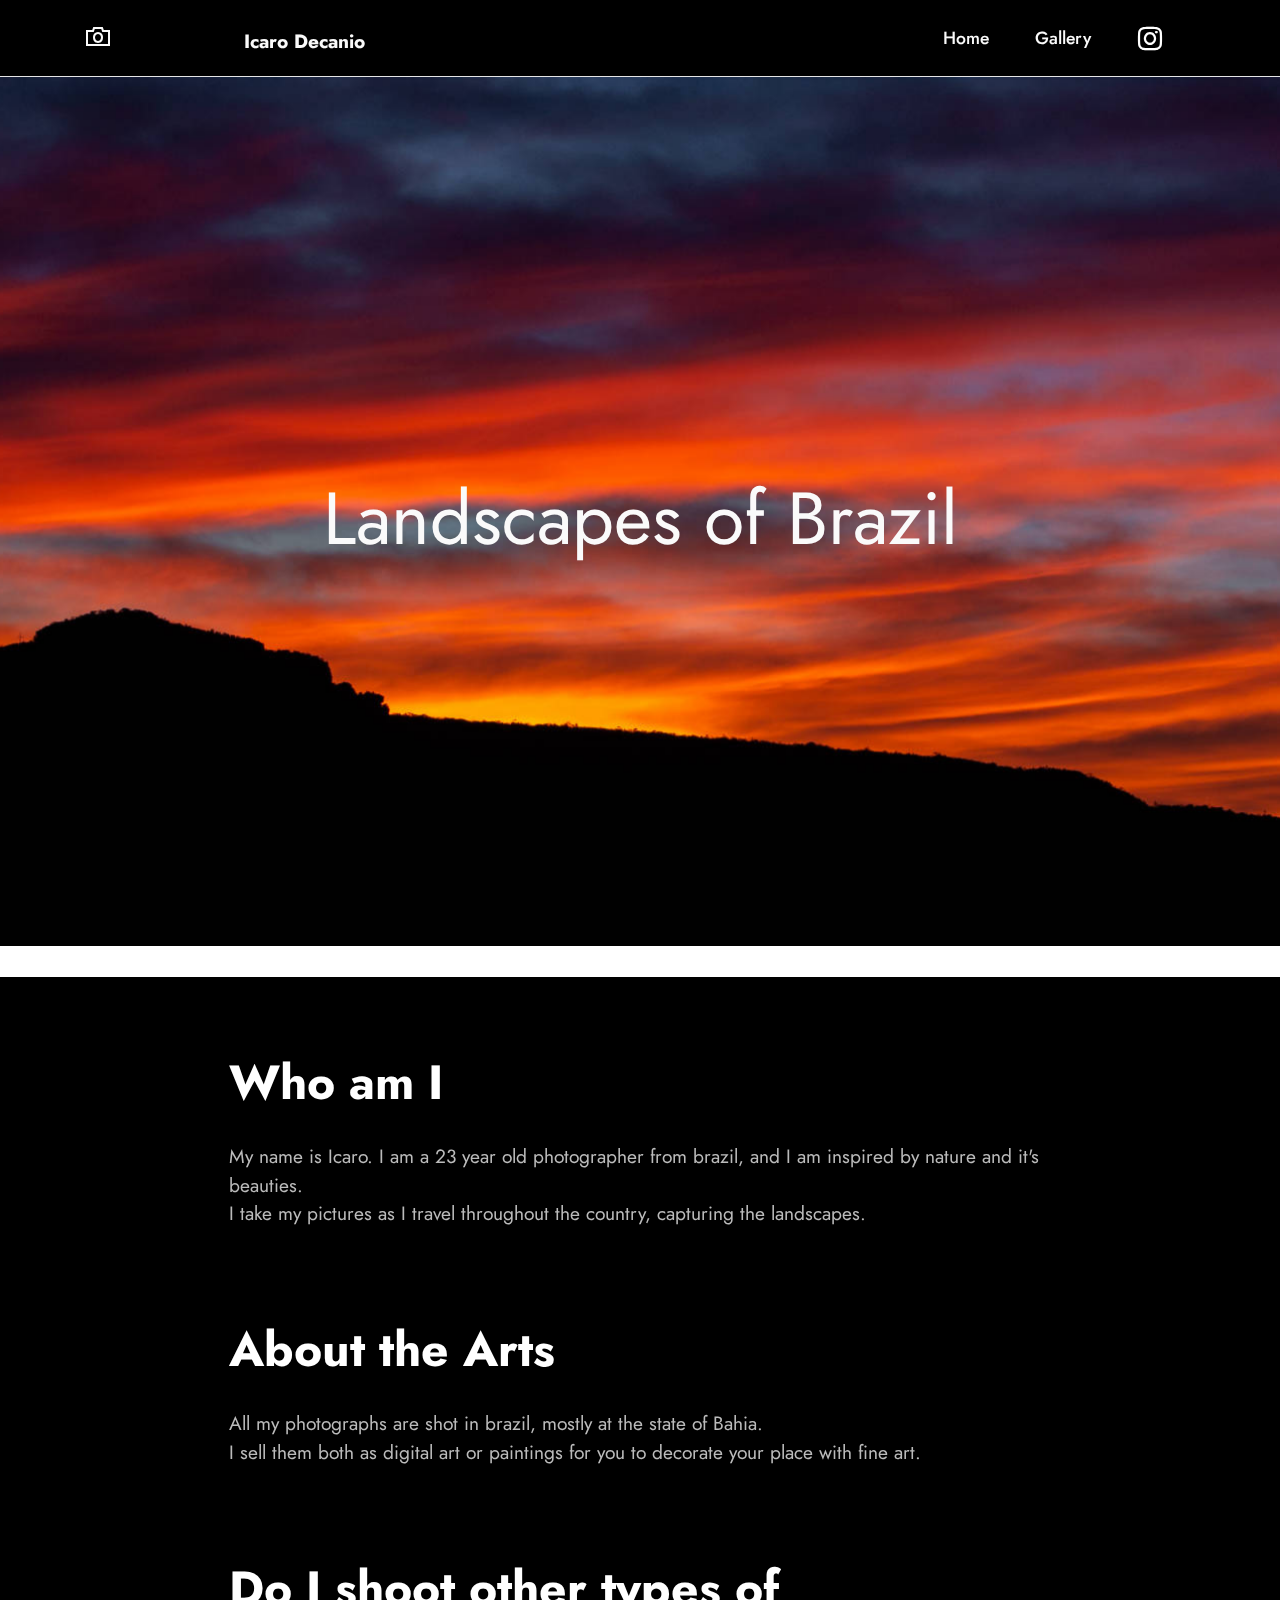
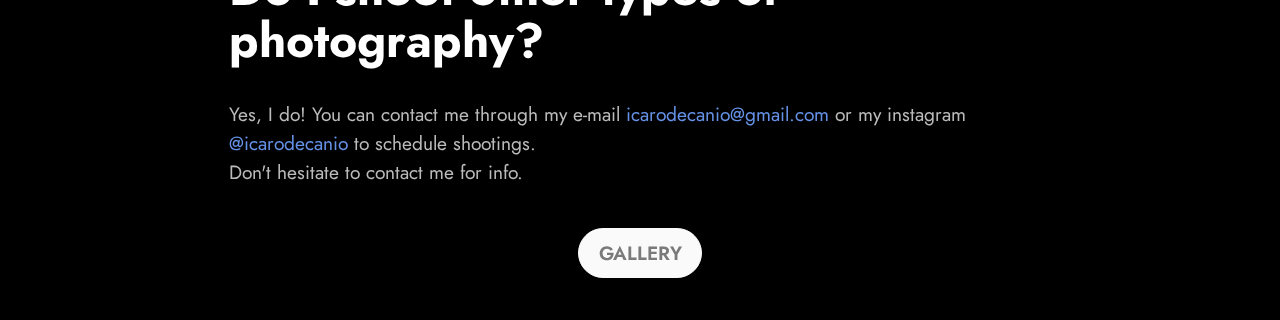
==== commit 0b39e432: "primeiro commit" ====
--- a/index.html
+++ b/index.html
@@ -61,7 +61,7 @@
 
 </section>
 
-<section class="engine"><a href="https://mobirise.info/u">bootstrap website templates</a></section><section data-bs-version="5.1" class="header1 cid-s48MCQYojq mbr-fullscreen mbr-parallax-background" id="header1-f">
+<section class="engine"><a href="https://mobirise.info/g">build a site for free</a></section><section data-bs-version="5.1" class="header1 cid-s48MCQYojq mbr-fullscreen mbr-parallax-background" id="header1-f">
 
     
 
@@ -84,9 +84,9 @@
     <div class="container">
         <div class="row justify-content-center">
             <div class="title col-12 col-md-9">
-                <h3 class="mbr-section-title mbr-fonts-style align-center mb-4 display-2"><strong>Who am i?</strong></h3>
-                <h4 class="mbr-section-subtitle align-center mbr-fonts-style mb-4 display-7">My name is Icaro. I am 23 year old photographer from brazil, and i am inspired by nature and it's beauties.
-<div>I take my pictures as i travel throughout the country, capturing the landscapes.</div></h4>
+                <h3 class="mbr-section-title mbr-fonts-style align-center mb-4 display-2"><strong>Who am I</strong></h3>
+                <h4 class="mbr-section-subtitle align-center mbr-fonts-style mb-4 display-7">My name is Icaro. I am a 23 year old photographer from brazil, and I am inspired by nature and it's beauties.
+<div>I take my pictures as I travel throughout the country, capturing the landscapes.</div></h4>
                 
             </div>
         </div>
@@ -99,7 +99,7 @@
         <div class="row justify-content-center">
             <div class="title col-12 col-md-9">
                 <h3 class="mbr-section-title mbr-fonts-style align-center mb-4 display-2"><strong>About the Arts</strong></h3>
-                <h4 class="mbr-section-subtitle align-center mbr-fonts-style mb-4 display-7">All my photographs are shot in brazil, mostly at the state of Bahia.<br>I sell them as digital art only, or paintings for you to decorate your place with fine art.</h4>
+                <h4 class="mbr-section-subtitle align-center mbr-fonts-style mb-4 display-7">All my photographs are shot in brazil, mostly at the state of Bahia.<br>I sell them both as digital art or paintings for you to decorate your place with fine art.</h4>
                 
             </div>
         </div>
@@ -111,8 +111,8 @@
     <div class="container">
         <div class="row justify-content-center">
             <div class="title col-12 col-md-9">
-                <h3 class="mbr-section-title mbr-fonts-style align-center mb-4 display-2"><strong>Do i shoot other types of photography?</strong></h3>
-                <h4 class="mbr-section-subtitle align-center mbr-fonts-style mb-4 display-7">Yes, i do! You can contact me through my e-mail <a href="mailto:icarodecanio@gmail.com" class="text-primary">icarodecanio@gmail.com</a> or my instagram <a href="https://www.instagram.com/icarodecanio/" class="text-primary">@icarodecanio</a> to schedule shootings.<br>Don't hesitate to contact me for info.</h4>
+                <h3 class="mbr-section-title mbr-fonts-style align-center mb-4 display-2"><strong>Do I shoot other types of photography?</strong></h3>
+                <h4 class="mbr-section-subtitle align-center mbr-fonts-style mb-4 display-7">Yes, I do! You can contact me through my e-mail <a href="mailto:icarodecanio@gmail.com" class="text-primary">icarodecanio@gmail.com</a> or my instagram <a href="https://www.instagram.com/icarodecanio/" class="text-primary">@icarodecanio</a> to schedule shootings.<br>Don't hesitate to contact me for info.</h4>
                 <div class="mbr-section-btn align-center"><a class="btn btn-white display-7" href="page1.html">GALLERY</a></div>
             </div>
         </div>
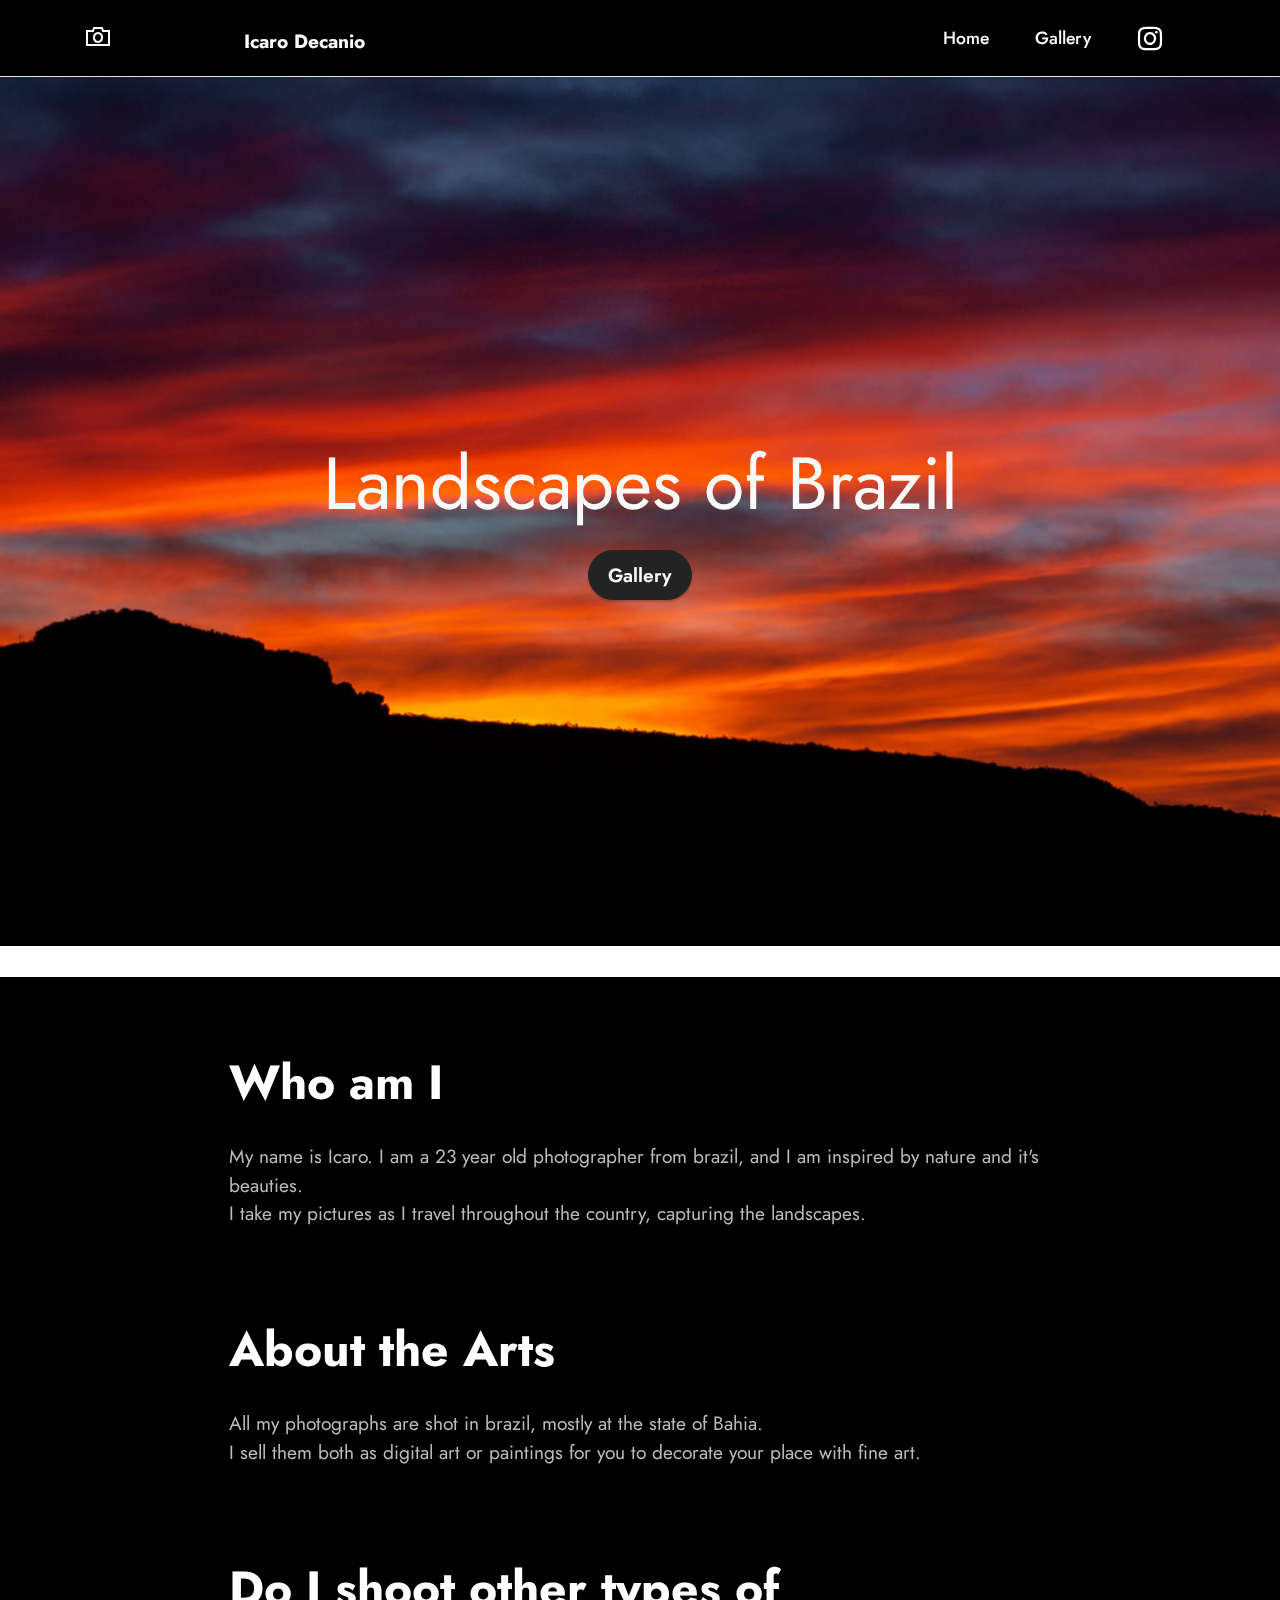
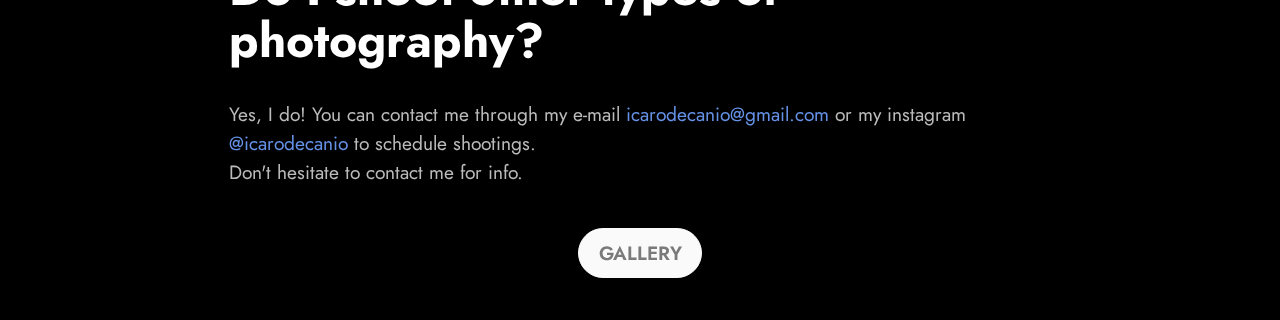
==== commit e6b31eaf: "novas fotos" ====
--- a/index.html
+++ b/index.html
@@ -33,7 +33,7 @@
         <div class="container">
             <div class="navbar-brand">
                 
-                <span class="navbar-caption-wrap"><a class="navbar-caption text-white display-7" href="https://mobiri.se"><span class="mobi-mbri mobi-mbri-camera mbr-iconfont mbr-iconfont-btn"></span></a><a class="navbar-caption text-white display-7" href="https://mobiri.se" style="display: inline !important;"><font face="Moririse2"><span style="font-size: 24px;"></span></font></a><font face="Moririse2"><a class="navbar-caption text-white display-7" href="https://mobiri.se" style="display: inline !important;">&nbsp;Icaro Decanio</a></font></span>
+                <span class="navbar-caption-wrap"><a class="navbar-caption text-white text-primary display-7" href="index.html"><span class="mobi-mbri mobi-mbri-camera mbr-iconfont mbr-iconfont-btn"></span></a><a class="navbar-caption text-white display-7" href="https://mobiri.se" style="display: inline !important;"><font face="Moririse2"><span style="font-size: 24px;"></span></font></a><font face="Moririse2"><a class="navbar-caption text-white text-primary display-7" href="index.html" style="display: inline !important;">&nbsp;Icaro Decanio</a></font></span>
             </div>
             <button class="navbar-toggler" type="button" data-toggle="collapse" data-bs-toggle="collapse" data-target="#navbarSupportedContent" data-bs-target="#navbarSupportedContent" aria-controls="navbarNavAltMarkup" aria-expanded="false" aria-label="Toggle navigation">
                 <div class="hamburger">
@@ -61,7 +61,7 @@
 
 </section>
 
-<section class="engine"><a href="https://mobirise.info/g">build a site for free</a></section><section data-bs-version="5.1" class="header1 cid-s48MCQYojq mbr-fullscreen mbr-parallax-background" id="header1-f">
+<section class="engine"><a href="https://mobirise.info/d">free website maker</a></section><section data-bs-version="5.1" class="header1 cid-s48MCQYojq mbr-fullscreen mbr-parallax-background" id="header1-f">
 
     
 
@@ -73,7 +73,7 @@
                 <h1 class="mbr-section-title mbr-fonts-style mb-3 display-1"><a href="page1.html" class="text-white text-primary">Landscapes of Brazil</a></h1>
                 
                 
-                
+                <div class="mbr-section-btn mt-3"><a class="btn btn-black display-7" href="page1.html">Gallery</a></div>
             </div>
         </div>
     </div>
--- a/assets/mobirise/css/mbr-additional.css
+++ b/assets/mobirise/css/mbr-additional.css
@@ -1475,10 +1475,15 @@
     left: -1rem;
   }
 }
+.cid-sSbm8oIWOv {
+  padding-top: 5rem;
+  padding-bottom: 0rem;
+  background-color: #ffffff;
+}
 .cid-sRNc4zXjVN {
-  padding-top: 1rem;
-  padding-bottom: 1rem;
-  background-color: #000000;
+  padding-top: 0rem;
+  padding-bottom: 0rem;
+  background-color: #ffffff;
 }
 .cid-sRNc4zXjVN .item {
   padding-bottom: 2rem;
@@ -1729,7 +1734,7 @@
 .cid-sRNcvJfsGM {
   padding-top: 1rem;
   padding-bottom: 1rem;
-  background-color: #000000;
+  background-color: #ffffff;
 }
 .cid-sRNcvJfsGM .item {
   padding-bottom: 2rem;
@@ -1980,7 +1985,7 @@
 .cid-sRNxZfye5P {
   padding-top: 1rem;
   padding-bottom: 1rem;
-  background-color: #000000;
+  background-color: #ffffff;
 }
 .cid-sRNxZfye5P .item {
   padding-bottom: 2rem;
@@ -2231,7 +2236,7 @@
 .cid-sRNwRM7iDd {
   padding-top: 1rem;
   padding-bottom: 1rem;
-  background-color: #000000;
+  background-color: #ffffff;
 }
 .cid-sRNwRM7iDd .item {
   padding-bottom: 2rem;
@@ -2482,7 +2487,7 @@
 .cid-sRNyKcBl5r {
   padding-top: 1rem;
   padding-bottom: 1rem;
-  background-color: #000000;
+  background-color: #ffffff;
 }
 .cid-sRNyKcBl5r .item {
   padding-bottom: 2rem;
@@ -2733,7 +2738,7 @@
 .cid-sRNB9QlcmU {
   padding-top: 60px;
   padding-bottom: 60px;
-  background-color: #000000;
+  background-color: #ffffff;
 }
 .cid-sRNB9QlcmU .media-container-row {
   justify-content: space-between;
@@ -2769,9 +2774,9 @@
   }
 }
 .cid-sRNB9QlcmU .mbr-section-title {
-  color: #ffffff;
+  color: #000000;
 }
 .cid-sRNB9QlcmU P {
-  color: #bbbbbb;
+  color: #353535;
   text-align: left;
 }
--- a/assets/mobirise/css/mbr-additional.css
+++ b/assets/mobirise/css/mbr-additional.css
@@ -1475,10 +1475,15 @@
     left: -1rem;
   }
 }
+.cid-sSbm8oIWOv {
+  padding-top: 5rem;
+  padding-bottom: 0rem;
+  background-color: #ffffff;
+}
 .cid-sRNc4zXjVN {
-  padding-top: 1rem;
-  padding-bottom: 1rem;
-  background-color: #000000;
+  padding-top: 0rem;
+  padding-bottom: 0rem;
+  background-color: #ffffff;
 }
 .cid-sRNc4zXjVN .item {
   padding-bottom: 2rem;
@@ -1729,7 +1734,7 @@
 .cid-sRNcvJfsGM {
   padding-top: 1rem;
   padding-bottom: 1rem;
-  background-color: #000000;
+  background-color: #ffffff;
 }
 .cid-sRNcvJfsGM .item {
   padding-bottom: 2rem;
@@ -1980,7 +1985,7 @@
 .cid-sRNxZfye5P {
   padding-top: 1rem;
   padding-bottom: 1rem;
-  background-color: #000000;
+  background-color: #ffffff;
 }
 .cid-sRNxZfye5P .item {
   padding-bottom: 2rem;
@@ -2231,7 +2236,7 @@
 .cid-sRNwRM7iDd {
   padding-top: 1rem;
   padding-bottom: 1rem;
-  background-color: #000000;
+  background-color: #ffffff;
 }
 .cid-sRNwRM7iDd .item {
   padding-bottom: 2rem;
@@ -2482,7 +2487,7 @@
 .cid-sRNyKcBl5r {
   padding-top: 1rem;
   padding-bottom: 1rem;
-  background-color: #000000;
+  background-color: #ffffff;
 }
 .cid-sRNyKcBl5r .item {
   padding-bottom: 2rem;
@@ -2733,7 +2738,7 @@
 .cid-sRNB9QlcmU {
   padding-top: 60px;
   padding-bottom: 60px;
-  background-color: #000000;
+  background-color: #ffffff;
 }
 .cid-sRNB9QlcmU .media-container-row {
   justify-content: space-between;
@@ -2769,9 +2774,9 @@
   }
 }
 .cid-sRNB9QlcmU .mbr-section-title {
-  color: #ffffff;
+  color: #000000;
 }
 .cid-sRNB9QlcmU P {
-  color: #bbbbbb;
+  color: #353535;
   text-align: left;
 }
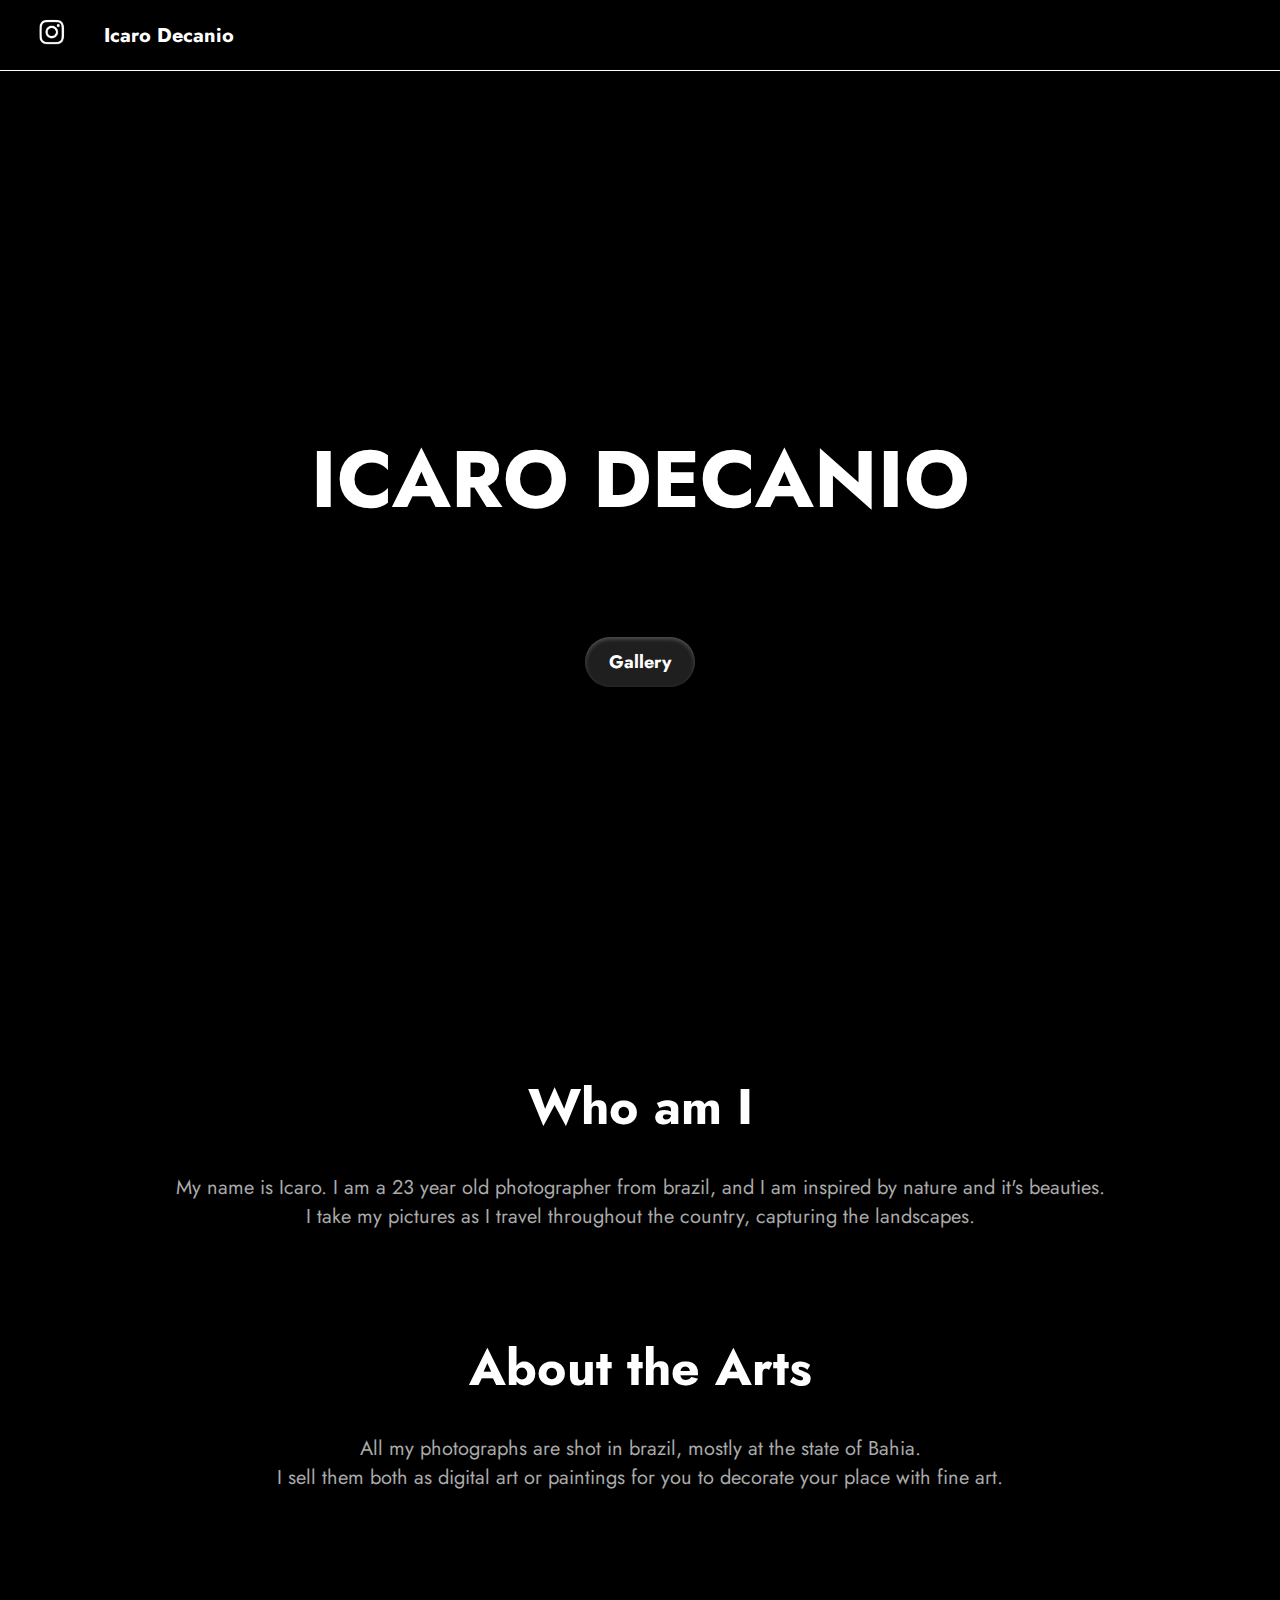
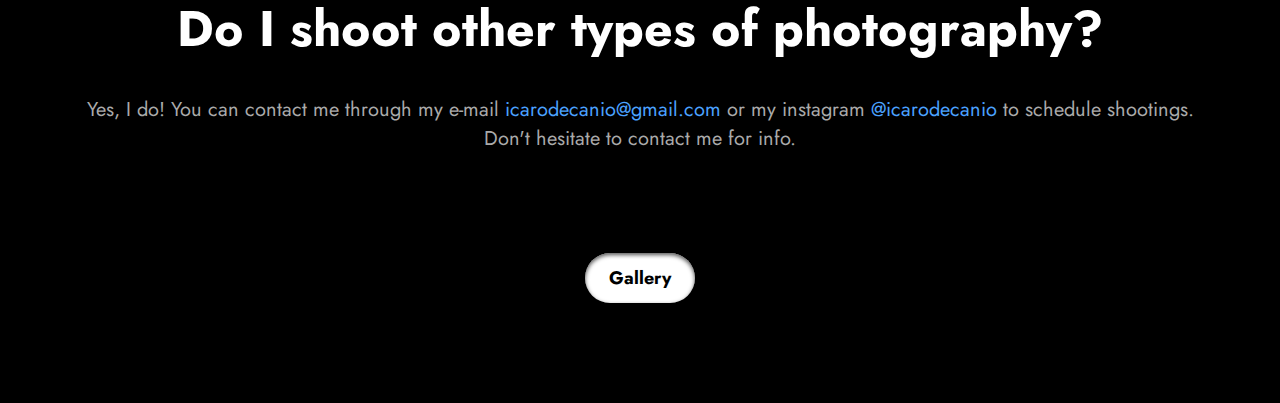
==== commit cfd909c2: "Add files via upload" ====
--- a/index.html
+++ b/index.html
@@ -1,137 +1,67 @@
-<!DOCTYPE html>
-<html  >
-<head>
-  <!-- Site made with Mobirise Website Builder v5.0.29, https://mobirise.com -->
-  <meta charset="UTF-8">
-  <meta http-equiv="X-UA-Compatible" content="IE=edge">
-  <meta name="generator" content="Mobirise v5.0.29, mobirise.com">
-  <meta name="viewport" content="width=device-width, initial-scale=1, minimum-scale=1">
-  <link rel="shortcut icon" href="assets/images/logo.png" type="image/x-icon">
-  <meta name="description" content="">
-  
-  
-  <title>Home</title>
-  <link rel="stylesheet" href="assets/web/assets/mobirise-icons2/mobirise2.css">
-  <link rel="stylesheet" href="assets/tether/tether.min.css">
-  <link rel="stylesheet" href="assets/bootstrap/css/bootstrap.min.css">
-  <link rel="stylesheet" href="assets/bootstrap/css/bootstrap-grid.min.css">
-  <link rel="stylesheet" href="assets/bootstrap/css/bootstrap-reboot.min.css">
-  <link rel="stylesheet" href="assets/dropdown/css/style.css">
-  <link rel="stylesheet" href="assets/socicon/css/styles.css">
-  <link rel="stylesheet" href="assets/theme/css/style.css">
-  <link rel="preload" as="style" href="assets/mobirise/css/mbr-additional.css"><link rel="stylesheet" href="assets/mobirise/css/mbr-additional.css" type="text/css">
-  
-  
-  
-  
-</head>
-<body>
-  
-  <section data-bs-version="5.1" class="menu cid-s48OLK6784" once="menu" id="menu1-h">
-    
-    <nav class="navbar navbar-dropdown navbar-expand-lg">
-        <div class="container">
-            <div class="navbar-brand">
-                
-                <span class="navbar-caption-wrap"><a class="navbar-caption text-white text-primary display-7" href="index.html"><span class="mobi-mbri mobi-mbri-camera mbr-iconfont mbr-iconfont-btn"></span></a><a class="navbar-caption text-white display-7" href="https://mobiri.se" style="display: inline !important;"><font face="Moririse2"><span style="font-size: 24px;"></span></font></a><font face="Moririse2"><a class="navbar-caption text-white text-primary display-7" href="index.html" style="display: inline !important;">&nbsp;Icaro Decanio</a></font></span>
-            </div>
-            <button class="navbar-toggler" type="button" data-toggle="collapse" data-bs-toggle="collapse" data-target="#navbarSupportedContent" data-bs-target="#navbarSupportedContent" aria-controls="navbarNavAltMarkup" aria-expanded="false" aria-label="Toggle navigation">
-                <div class="hamburger">
-                    <span></span>
-                    <span></span>
-                    <span></span>
-                    <span></span>
-                </div>
-            </button>
-            <div class="collapse navbar-collapse" id="navbarSupportedContent">
-                <ul class="navbar-nav nav-dropdown nav-right" data-app-modern-menu="true"><li class="nav-item"><a class="nav-link link text-white text-primary display-4" href="index.html">Home</a></li>
-                    <li class="nav-item"><a class="nav-link link text-white text-primary display-4" href="page1.html">Gallery</a></li></ul>
-                <div class="icons-menu">
-                    <a class="iconfont-wrapper" href="https://www.instagram.com/icarodecanio/" target="_blank">
-                        <span class="p-2 mbr-iconfont socicon-instagram socicon" style="color: rgb(255, 255, 255); fill: rgb(255, 255, 255);"></span>
-                    </a>
-                    
-                    
-                    
-                </div>
-                
-            </div>
-        </div>
-    </nav>
-
-</section>
-
-<section class="engine"><a href="https://mobirise.info/d">free website maker</a></section><section data-bs-version="5.1" class="header1 cid-s48MCQYojq mbr-fullscreen mbr-parallax-background" id="header1-f">
-
-    
-
-    <div class="mbr-overlay" style="opacity: 0; background-color: rgb(250, 250, 250);"></div>
-
-    <div class="align-center container">
-        <div class="row justify-content-center">
-            <div class="col-12 col-lg-8">
-                <h1 class="mbr-section-title mbr-fonts-style mb-3 display-1"><a href="page1.html" class="text-white text-primary">Landscapes of Brazil</a></h1>
-                
-                
-                <div class="mbr-section-btn mt-3"><a class="btn btn-black display-7" href="page1.html">Gallery</a></div>
-            </div>
-        </div>
-    </div>
-</section>
-
-<section data-bs-version="5.1" class="content1 cid-s48udlf8KU" id="content1-8">
-    
-    <div class="container">
-        <div class="row justify-content-center">
-            <div class="title col-12 col-md-9">
-                <h3 class="mbr-section-title mbr-fonts-style align-center mb-4 display-2"><strong>Who am I</strong></h3>
-                <h4 class="mbr-section-subtitle align-center mbr-fonts-style mb-4 display-7">My name is Icaro. I am a 23 year old photographer from brazil, and I am inspired by nature and it's beauties.
-<div>I take my pictures as I travel throughout the country, capturing the landscapes.</div></h4>
-                
-            </div>
-        </div>
-    </div>
-</section>
-
-<section data-bs-version="5.1" class="content1 cid-s48vaXqeL6" id="content1-b">
-    
-    <div class="container">
-        <div class="row justify-content-center">
-            <div class="title col-12 col-md-9">
-                <h3 class="mbr-section-title mbr-fonts-style align-center mb-4 display-2"><strong>About the Arts</strong></h3>
-                <h4 class="mbr-section-subtitle align-center mbr-fonts-style mb-4 display-7">All my photographs are shot in brazil, mostly at the state of Bahia.<br>I sell them both as digital art or paintings for you to decorate your place with fine art.</h4>
-                
-            </div>
-        </div>
-    </div>
-</section>
-
-<section data-bs-version="5.1" class="content1 cid-s48vnjULo4" id="content1-c">
-    
-    <div class="container">
-        <div class="row justify-content-center">
-            <div class="title col-12 col-md-9">
-                <h3 class="mbr-section-title mbr-fonts-style align-center mb-4 display-2"><strong>Do I shoot other types of photography?</strong></h3>
-                <h4 class="mbr-section-subtitle align-center mbr-fonts-style mb-4 display-7">Yes, I do! You can contact me through my e-mail <a href="mailto:icarodecanio@gmail.com" class="text-primary">icarodecanio@gmail.com</a> or my instagram <a href="https://www.instagram.com/icarodecanio/" class="text-primary">@icarodecanio</a> to schedule shootings.<br>Don't hesitate to contact me for info.</h4>
-                <div class="mbr-section-btn align-center"><a class="btn btn-white display-7" href="page1.html">GALLERY</a></div>
-            </div>
-        </div>
-    </div>
-</section>
-
-
-  <script src="assets/web/assets/jquery/jquery.min.js"></script>
-  <script src="assets/popper/popper.min.js"></script>
-  <script src="assets/tether/tether.min.js"></script>
-  <script src="assets/bootstrap/js/bootstrap.min.js"></script>
-  <script src="assets/smoothscroll/smooth-scroll.js"></script>
-  <script src="assets/parallax/jarallax.min.js"></script>
-  <script src="assets/dropdown/js/nav-dropdown.js"></script>
-  <script src="assets/dropdown/js/navbar-dropdown.js"></script>
-  <script src="assets/touchswipe/jquery.touch-swipe.min.js"></script>
-  <script src="assets/theme/js/script.js"></script>
-  
-  
-  
-</body>
+<!DOCTYPE html>
+<html lang="en">
+
+<head>
+    <meta charset="UTF-8">
+    <meta http-equiv="X-UA-Compatible" content="IE=edge">
+    <meta name="viewport" content="width=device-width, initial-scale=1.0">
+    <meta name="description" content="Official Icaro Decanio's photographs">
+    <title>Icaro Decanio</title>
+    <link rel="shortcut icon" href="assets/images/logonova.png" type="image/x-icon">
+    <link rel="stylesheet" type="text/css" href="style.css">
+    <link rel="stylesheet" type="text/css" href="responsive.css">
+</head>
+
+<body>
+
+    <!--Cabeçalho-->
+    <header class="cabecalho">
+        <a href="https://www.instagram.com/icarodecanio/" target="_blank" rel="external">
+            <img class="cabecalho-imagem" src="assets/images/logo insta.png">
+        </a>
+        <a class="cabecalho-menu-item" href="index.html"><strong>Icaro Decanio</strong></a>
+    </header>
+
+    <!--Titulo e botão galeria-->
+    <div class="conteudo">
+        <section class="conteudo-principal">
+            <div class="conteudo-principal-escrito">
+                <a class="conteudo-principal-escrito-titulo" href="#bio">
+                    <h1>ICARO DECANIO</h1>
+                    <a class="conteudo-principal-escrito-botao" href="gallery.html"><strong>Gallery</strong></a>
+            </div>
+        </section>
+    </div>
+
+    <!--Textos-->
+    <main class="textos">
+        <section id="bio" class="primeiro">
+            <div class="primeiro-texto">
+                <h3 class="primeiro-texto-titulo"><strong>Who am I</strong></h3>
+                <h4 class="primeiro-texto-resposta">My name is Icaro. I am a 23 year old photographer from brazil, and I am inspired by nature and it's beauties.<br>I take my pictures as I travel throughout the country, capturing the landscapes.</h4>
+            </div>
+        </section>
+
+        <section class="segundo">
+            <div class="segundo-texto">
+                <h3 class="segundo-texto-titulo"><strong>About the Arts</strong></h3>
+                <h4 class="segundo-texto-resposta">All my photographs are shot in brazil, mostly at the state of Bahia.<br>I sell them both as digital art or paintings for you to decorate your place with fine art.</h4>
+            </div>
+        </section>
+
+        <section class="terceiro">
+            <div class="terceiro-texto">
+                <h3 class="terceiro-texto-titulo"><strong>Do I shoot other types of photography?</strong></h3>
+                <h4 class="terceiro-texto-resposta">Yes, I do! You can contact me through my e-mail <a href="mailto:icarodecanio@gmail.com" class="text-primary">icarodecanio@gmail.com</a> or my instagram <a href="https://www.instagram.com/icarodecanio/" target="_blank" rel="external" class="text-primary">@icarodecanio</a>                    to schedule shootings.<br>Don't hesitate to contact me for info.</h4>
+            </div>
+        </section>
+
+        <!--Rodapé-->
+        <footer class="rodape">
+            <a class="rodape-botao" href="gallery.html"><strong>Gallery</strong></a>
+        </footer>
+    </main>
+    <script src="script.js"></script>
+</body>
+
 </html>--- a/style.css
+++ b/style.css
@@ -0,0 +1,193 @@
+@import url(https://fonts.googleapis.com/css?family=Jost:100,200,300,400,500,600,700,800,900,100i,200i,300i,400i,500i,600i,700i,800i,900i&display=swap);
+* {
+    margin: 0;
+    padding: 0;
+    box-sizing: border-box;
+    text-decoration: none;
+}
+
+body,
+html,
+.rodape,
+.cabecalho,
+.textos {
+    font-size: 100%;
+    background: rgb(0, 0, 0);
+    scroll-behavior: smooth;
+}
+
+.cabecalho {
+    height: 70px;
+    display: flex;
+    flex-direction: row;
+    align-items: center;
+    justify-content: left;
+    padding: 32px;
+}
+
+.cabecalho-imagem {
+    height: 40px;
+    margin-right: 32px;
+}
+
+.cabecalho-menu-item {
+    font-family: 'Jost', sans-serif;
+    color: rgb(255, 255, 255);
+    font-weight: 400;
+    font-size: 20px;
+}
+
+.conteudo {
+    background-image: url(assets/images/sunrise-bg.jpg);
+    background-size: cover;
+    border-top: 0.4px solid #FFFFFF;
+    margin-bottom: 48px;
+    width: 100wv;
+    height: 100vh;
+    justify-content: center;
+    align-items: center;
+    background-attachment: fixed;
+}
+
+.conteudo-principal {
+    display: flex;
+    flex-direction: row;
+    align-items: center;
+    justify-content: space-around;
+}
+
+.conteudo-principal-escrito {
+    margin-top: 350px;
+}
+
+.conteudo-principal-escrito-titulo {
+    font-family: 'Jost', sans-serif;
+    font-weight: 900;
+    font-size: 40px;
+    color: rgb(255, 255, 255);
+}
+
+.conteudo-principal-escrito-botao {
+    margin: 0 auto;
+    margin-top: 100px;
+    background-color: rgb(31, 31, 31);
+    width: 110px;
+    height: 50px;
+    border: none;
+    box-shadow: 0px 2px 4px rgb(0, 0, 0), inset 0px 2px 4px rgb(83, 83, 83);
+    border-radius: 30px;
+    font-family: 'Jost', sans-serif;
+    font-weight: 400;
+    font-size: 18px;
+    color: #ffffff;
+    display: flex;
+    flex-direction: row;
+    align-items: center;
+    justify-content: space-around;
+}
+
+.primeiro-texto-titulo {
+    margin-top: 100px;
+}
+
+.primeiro-texto-resposta,
+.segundo-texto-resposta,
+.terceiro-texto-resposta {
+    text-align: center;
+    margin-bottom: 100px;
+    font-family: 'Jost', sans-serif;
+    font-weight: 400;
+    font-size: 20px;
+    color: rgb(170, 170, 170);
+}
+
+.primeiro-texto-titulo,
+.segundo-texto-titulo,
+.terceiro-texto-titulo {
+    text-align: center;
+    margin-bottom: 30px;
+    font-family: 'Jost', sans-serif;
+    font-weight: 400;
+    font-size: 50px;
+    color: rgb(255, 255, 255);
+}
+
+.text-primary {
+    color: rgb(75, 162, 255)
+}
+
+.rodape-botao {
+    margin: 0 auto;
+    margin-bottom: 100px;
+    display: flex;
+    flex-direction: row;
+    align-items: center;
+    justify-content: space-around;
+    background-color: rgb(255, 255, 255);
+    box-shadow: inset 0px 2px 4px rgb(83, 83, 83);
+    width: 110px;
+    height: 50px;
+    border: none;
+    border-radius: 30px;
+    font-family: 'Jost', sans-serif;
+    font-weight: 400;
+    font-size: 18px;
+    color: #000000;
+}
+
+
+/* AQUI COMEÇA A GALERIA */
+
+.galeria-nome {
+    padding-top: 7vh;
+    padding-bottom: 7vh;
+    font-family: 'Jost', sans-serif;
+    font-weight: 400;
+    font-size: 30px;
+    pointer-events: none;
+}
+
+.main {
+    background: radial-gradient(rgb(255, 255, 255) 16%, rgb(192, 192, 192) 84%);
+    width: 100%;
+    padding: 20px 0px 0px 0px;
+}
+
+.img {
+    aspect-ratio: 20/15;
+    box-shadow: 0vw 2vw 2vw -1vw rgba(0, 0, 0, 0.849);
+    /*box-shadow: rgb(28, 31, 34) 0px 20px 30px -10px;*/
+    border-radius: 1.5vw;
+}
+
+.gallery {
+    display: grid;
+    width: 90%;
+    --gap: 6vh;
+    --num-cols: 3;
+    --row-height: 40vw;
+    box-sizing: border-box;
+    grid-template-columns: repeat(var(--num-cols), 1fr);
+    gap: var(--gap);
+}
+
+.links-galeria,
+.main,
+.conteudo-principal-escrito {
+    display: flex;
+    flex-direction: column;
+    align-items: center;
+    justify-content: center;
+}
+
+.links-galeria {
+    padding: 5vh;
+}
+
+.links {
+    font-family: 'Jost', sans-serif;
+    font-weight: 400;
+    font-size: 20px;
+    margin: 1vh;
+    color: #ffffff;
+}--- a/responsive.css
+++ b/responsive.css
@@ -0,0 +1,49 @@
+.conteudo-principal-escrito-botao:hover {
+    background-color: rgb(255, 255, 255);
+    color: #000000;
+}
+
+.rodape-botao:hover {
+    background-color: rgb(31, 31, 31);
+    color: white;
+}
+
+@keyframes fadein {
+    from {
+        opacity: 0;
+    }
+    to {
+        opacity: 1;
+    }
+}
+
+.gallery__item img {
+    width: 100%;
+    height: 100%;
+    object-fit: cover;
+    transition: 0.3s ease-in-out;
+}
+
+.gallery__item img:hover {
+    transform: scale(1.1);
+}
+
+.modal {
+    width: 100%;
+    height: 100%;
+    position: fixed;
+    top: 0;
+    display: flex;
+    justify-content: center;
+    align-items: center;
+    background-color: rgba(0, 0, 0, 0.8);
+    margin-top: -1px;
+    animation: fadein 0.5s ease-in-out;
+}
+
+.modal img {
+    border: 5px solid white;
+    max-height: 85vh;
+    max-width: 85vw;
+    object-fit: contain;
+}